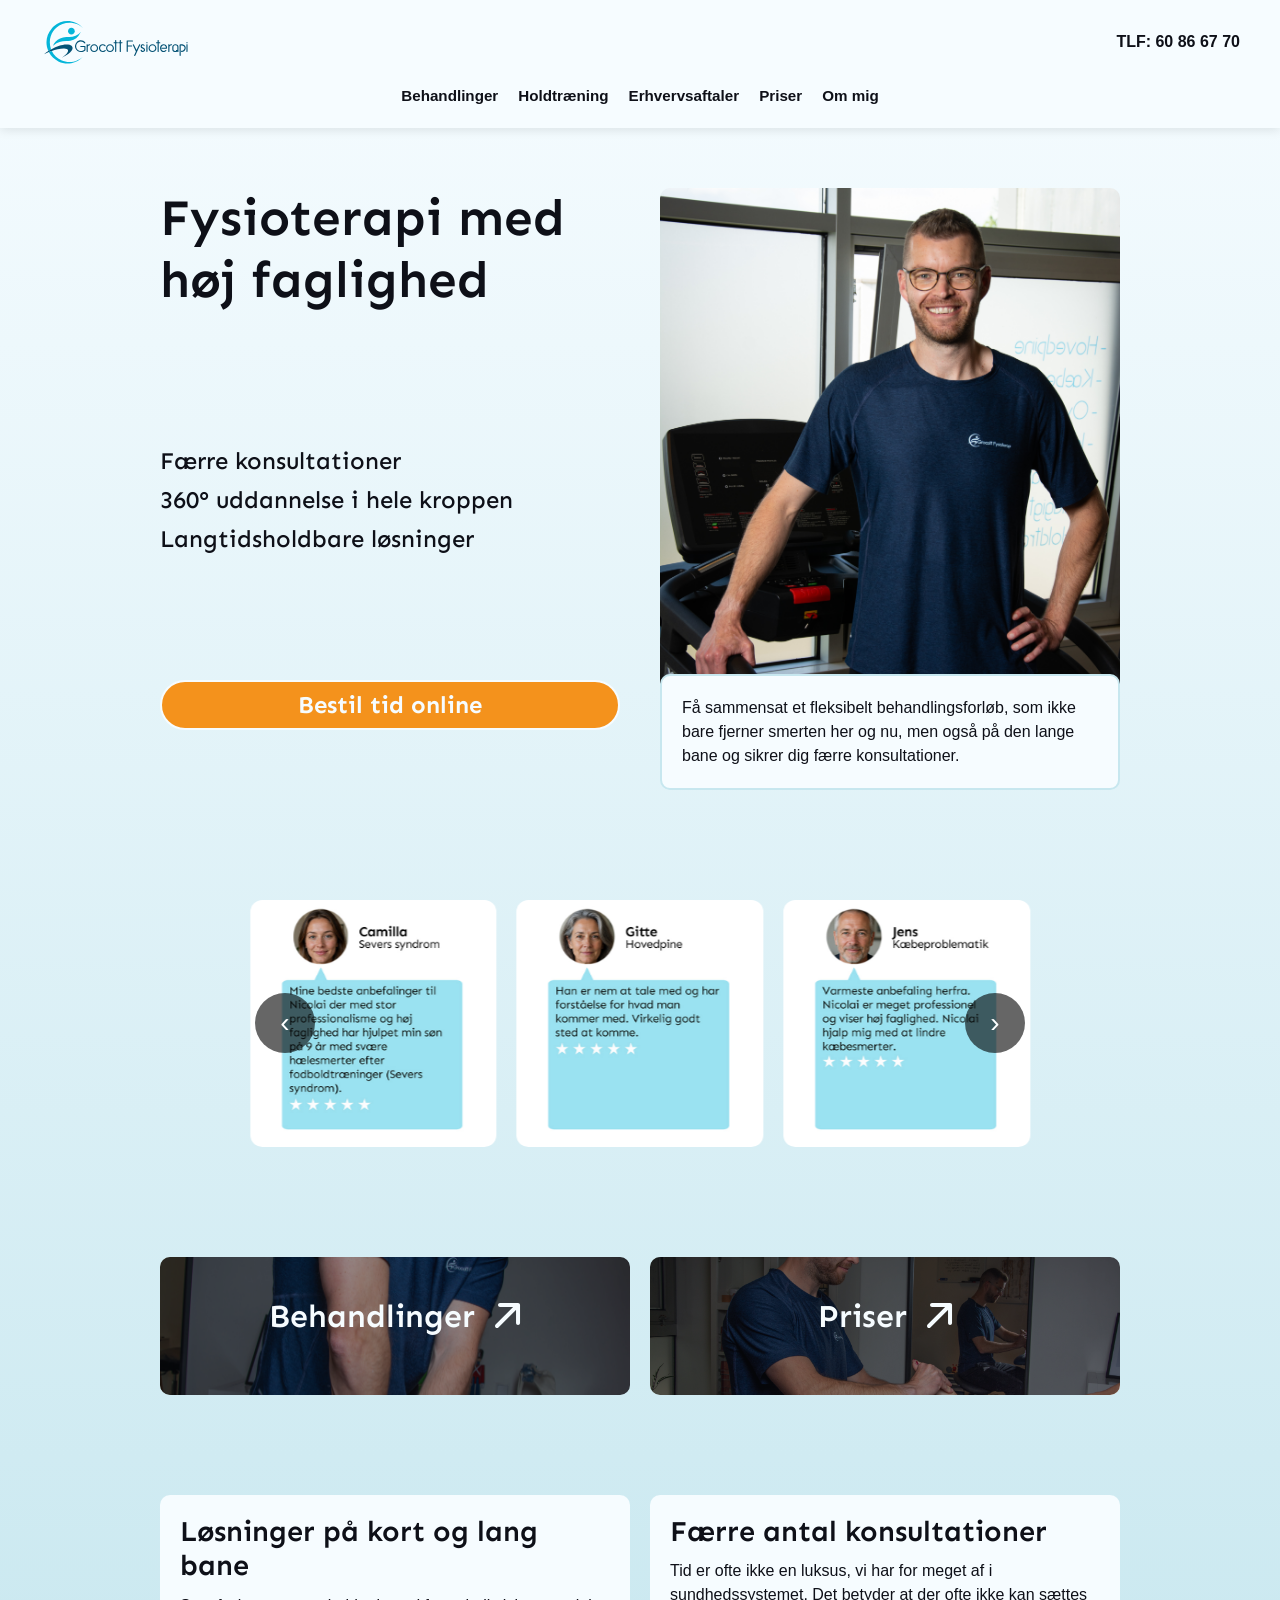
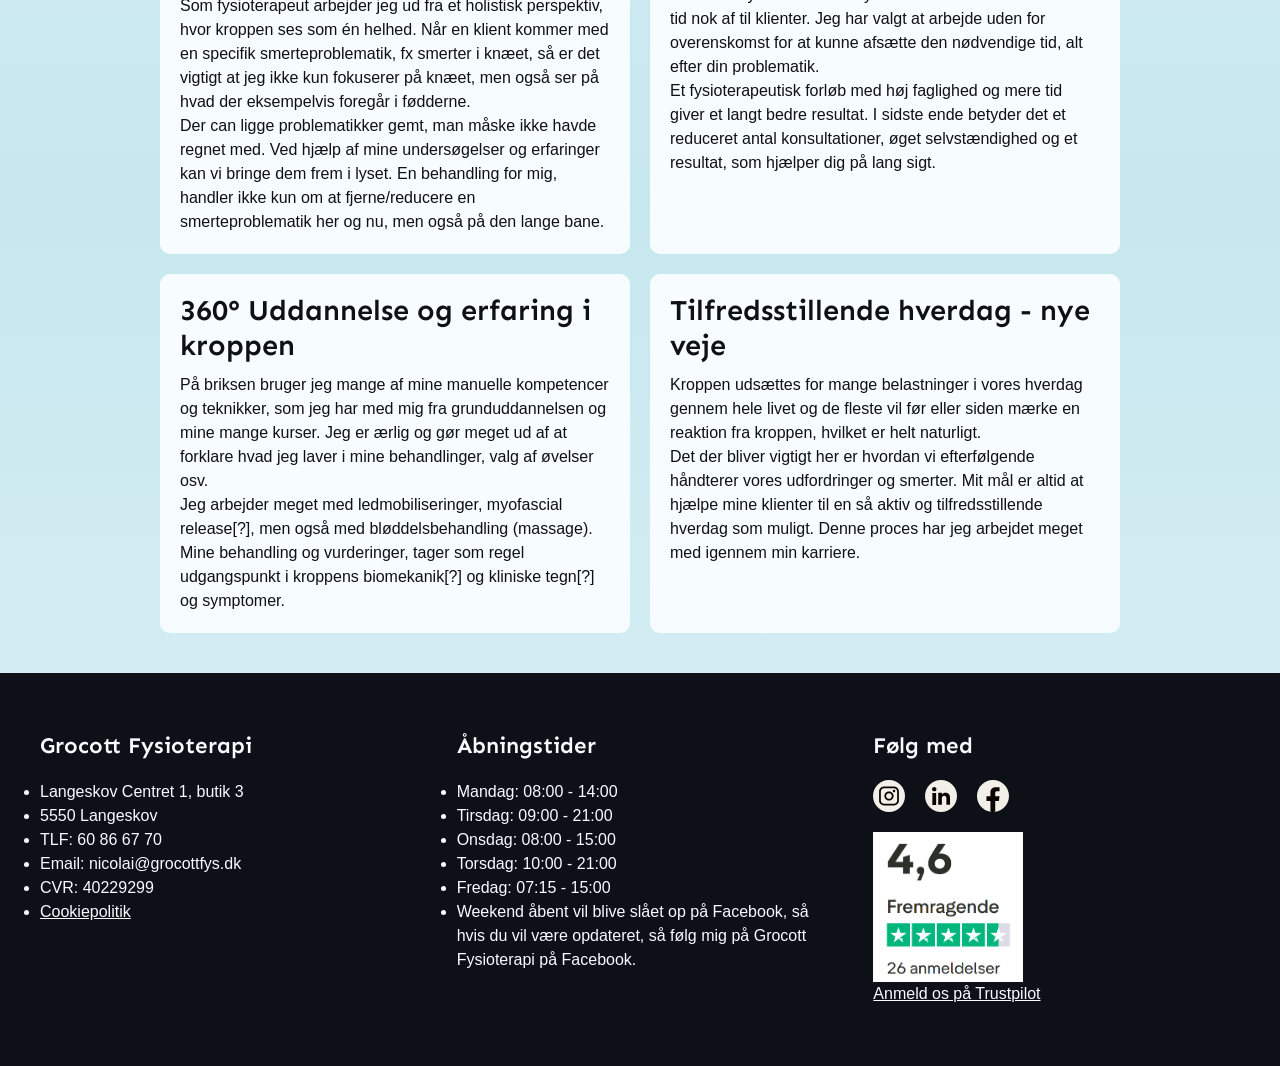
==== index.html @ 4dee6208 "webp" ====
<!DOCTYPE html>
<html lang="da">
<head>
    <meta charset="UTF-8">
    <meta name="viewport" content="width=device-width, initial-scale=1.0">
    <meta name="robots" content="noindex">
    <title>Fysioterapi med høj faglighed</title>
    <link rel="stylesheet" href="style.css">
    <script src="js/script.js" defer></script>
    <script src="js/burgermenu.js" defer></script>
    <script src="js/reviews.js" defer></script>
    <link rel="preconnect" href="https://fonts.googleapis.com">
    <link rel="preconnect" href="https://fonts.gstatic.com" crossorigin>
    <link href="https://fonts.googleapis.com/css2?family=Sen:wght@400..800&display=swap" rel="stylesheet">
</head>
<body class="page">

    <!-- Header (Går helt ud til kanten) -->
    <header class="header">
        
        <div class="header__logo">
            <a href="index.html" aria-label="Gå til forsiden">
                <img src="assets/logo.svg" alt="Fysioterapi Logo" class="header__logo-img">
            </a>
        </div>

        <nav class="header__nav">
            <ul class="header__menu">
                <li class="header__menu-item"><a href="behandlinger.html" class="header__menu-link">Behandlinger</a></li>
                <li class="header__menu-item"><a href="#behandlinger" class="header__menu-link">Holdtræning</a></li>
                <li class="header__menu-item"><a href="#erhvervsaftaler" class="header__menu-link">Erhvervsaftaler</a></li>
                <li class="header__menu-item"><a href="#priser" class="header__menu-link">Priser</a></li>
                <li class="header__menu-item"><a href="om-mig.html" class="header__menu-link">Om mig</a></li>
            </ul>
        </nav>

        <div class="header__contact">
            <a href="tel:+4560866770" class="header__phone">TLF: 60 86 67 70</a>
        </div>

        <button class="header__burger" aria-label="Åbn menu">
            <span class="header__burger-line"></span>
            <span class="header__burger-line"></span>
            <span class="header__burger-line"></span>
        </button>

    </header>

        <!-- Main indhold (Har 20px padding i siderne på mobil) -->
    <main class="main-content">
        
        <div class="hero-split">
            <!-- Hero Sektion -->
            <section class="hero">
                <h1 class="hero__title">Fysioterapi med høj faglighed</h1>
                <div class="hero__highlights">
                    <h3 class="hero__highlight-item">Færre konsultationer</h3>
                    <h3 class="hero__highlight-item">360° uddannelse i hele kroppen</h3>
                    <h3 class="hero__highlight-item">Langtidsholdbare løsninger</h3>
                </div>
                <a href="booking.html" class="btn btn--cta">Bestil tid online</a>
            </section>

            <!-- Profil Sektion med overlappende tekst -->
            <section class="profile">
                <img src="pictures/portraet1.webp" alt="Portræt af fysioterapeuten" class="profile__image">
                <div class="profile__text-box">
                    <p class="profile__text">Få sammensat et fleksibelt behandlingsforløb, som ikke bare fjerner smerten her og nu, men også på den lange bane og sikrer dig færre konsultationer.</p>
                </div>
            </section>
        </div>

        <!-- Anmeldelser -->
        <section class="reviews" id="reviews-carousel">
                <div class="carousel" id="carousel">

                <button class="carousel__button carousel__button--prev">‹</button>
                <button class="carousel__button carousel__button--next">›</button>

                <div class="carousel__viewport">
                <div class="carousel__track">

                        <div class="carousel__slide">
                            <img class="carousel__image" src="pictures/reviews1.jpg" alt="Profil billede">
                        </div>

                        <div class="carousel__slide">
                            <img class="carousel__image" src="pictures/reviews2.jpg" alt="Profil billede">
                        </div>

                        <div class="carousel__slide">
                            <img class="carousel__image" src="pictures/reviews3.jpg" alt="Profil billede">
                        </div>

                        <div class="carousel__slide">
                            <img class="carousel__image" src="pictures/reviews4.jpg" alt="Profil billede">
                        </div>

                        <div class="carousel__slide">
                            <img class="carousel__image" src="pictures/reviews5.jpg" alt="Profil billede">
                        </div>

                </div>
                </div>
                </div>
        </section>

        <!-- Store navigationsknapper med baggrundsbillede -->
        <section class="services-nav">
            <a href="behandlinger.html" class="services-nav__card services-nav__card--treatments">
                <!-- Billedet pakkes ind her -->
                <img src="pictures/ryg1.jpg" alt="" class="services-nav__image" aria-hidden="true">
                <!-- Overlay for at gøre teksten læsbar -->
                <div class="services-nav__overlay"></div>
                <h2 class="services-nav__title">Behandlinger <img src="assets/arrow-up.svg" alt="gå til behandlinger"> </h2>
            </a>

            <a href="#priser" class="services-nav__card services-nav__card--prices">
                <img src="pictures/fod1.jpg" alt="" class="services-nav__image" aria-hidden="true">
                <div class="services-nav__overlay"></div>
                <h2 class="services-nav__title">Priser <img src="assets/arrow-up.svg" alt="gå til priser"> </h2>
            </a>
        </section>

        <!-- Info bokse -->
        <section class="info">
            <div class="info__box">
                <h3 class="info__box-title">Løsninger på kort og lang bane</h3>
                <p class="info__box-text">
                    Som fysioterapeut arbejder jeg ud fra et holistisk perspektiv, hvor kroppen ses som én helhed. 
                    Når en klient kommer med en specifik smerteproblematik, fx smerter i knæet, så er det vigtigt at jeg ikke kun 
                    fokuserer på knæet, men også ser på hvad der eksempelvis foregår i fødderne. <br>Der can ligge problematikker gemt, 
                    man måske ikke havde regnet med. Ved hjælp af mine undersøgelser og erfaringer kan vi bringe dem frem i lyset. 
                    En behandling for mig, handler ikke kun om at fjerne/reducere en smerteproblematik her og nu, men også på den lange bane.

                </p>
            </div>
            <div class="info__box">
                <h3 class="info__box-title">Færre antal konsultationer</h3>
                <p class="info__box-text">
                    Tid er ofte ikke en luksus, vi har for meget af i sundhedssystemet. Det betyder at der ofte ikke kan sættes tid nok af til klienter. 
                    Jeg har valgt at arbejde uden for overenskomst for at kunne afsætte den nødvendige tid, alt efter din problematik. <br>  
                    Et fysioterapeutisk forløb med høj faglighed og mere tid giver et langt bedre resultat. 
                    I sidste ende betyder det et reduceret antal konsultationer, øget selvstændighed og et resultat, som hjælper dig på lang sigt.
                </p>
            </div>
            <div class="info__box">
                <h3 class="info__box-title">360° Uddannelse og erfaring i kroppen</h3>
                <p class="info__box-text">
                    På briksen bruger jeg mange af mine manuelle kompetencer og teknikker, som jeg har med mig fra grunduddannelsen og mine mange kurser. 
                    Jeg er ærlig og gør meget ud af at forklare hvad jeg laver i mine behandlinger, valg af øvelser osv. <br> 
                    Jeg arbejder meget med ledmobiliseringer, myofascial release[?], men også med bløddelsbehandling (massage). 
                    Mine behandling og vurderinger, tager som regel udgangspunkt i kroppens biomekanik[?] og kliniske tegn[?] og symptomer.
                </p>
            </div>
            <div class="info__box">
                <h3 class="info__box-title">Tilfredsstillende hverdag - nye veje</h3>
                <p class="info__box-text">
                    Kroppen udsættes for mange belastninger i vores hverdag gennem hele livet og de fleste vil før eller siden mærke en reaktion fra kroppen, hvilket er helt naturligt. <br>
                    Det der bliver vigtigt her er hvordan vi efterfølgende håndterer vores udfordringer og smerter. 
                    Mit mål er altid at hjælpe mine klienter til en så aktiv og tilfredsstillende hverdag som muligt.
                    Denne proces har jeg arbejdet meget med igennem min karriere.
                </p>
            </div>
        </section>

    </main>

    <!-- Footer (Går helt ud til kanten) -->
    <footer class="footer">
        <div class="footer__inner">   
            <!-- Kolonne 1: Kontaktinfo -->
            <div class="footer__col">
                <h4 class="footer__title">Grocott Fysioterapi</h4>
                <ul class="footer__text">
                    <li>Langeskov Centret 1, butik 3</li>
                    <li>5550 Langeskov</li>
                    <li>TLF: 60 86 67 70</li>
                    <li>Email: nicolai@grocottfys.dk</li>
                    <li>CVR: 40229299</li>
                    <li><a href="#" class="footer__link">Cookiepolitik</a></li>
                </ul>
            </div>

            <!-- Kolonne 2: Åbningstider -->
            <div class="footer__col">
                <h4 class="footer__title">Åbningstider</h4>
                <ul class="footer__text">
                    <li>Mandag: 08:00 - 14:00</li>
                    <li>Tirsdag: 09:00 - 21:00</li>
                    <li>Onsdag: 08:00 - 15:00</li>
                    <li>Torsdag: 10:00 - 21:00</li>
                    <li>Fredag: 07:15 - 15:00</li>
                    <li class="footer__note">Weekend åbent vil blive slået op på Facebook, så hvis du vil være opdateret, så følg mig på Grocott Fysioterapi på Facebook.</li>
                </ul>
            </div>

            <!-- Kolonne 3: Sociale Medier & Trustpilot -->
            <div class="footer__col">
                <h4 class="footer__title">Følg med</h4>
                    
                <div class="footer__socials">
                    <a href="#"><img src="assets/instagram.svg" alt="Instagram logo" class="footer__logo"></a>
                    <a href="#"><img src="assets/linkedin.svg" alt="LinkedIn logo" class="footer__logo"></a>
                    <a href="#"><img src="assets/facebook.svg" alt="Facebook logo" class="footer__logo"></a>
                </div>

                <!-- Trustpilot Mockup -->
                <div class="footer__trustpilot">
                    <a href="https://dk.trustpilot.com/review/www.grocottfys.dk" target="_blank" class="trustpilot-link">
                        <!-- Her kan du indsætte et billede af Trustpilot stjerner til prototypen -->
                        <img src="pictures/trustpilot.png" alt="Trustpilot 5 stjerner" class="trustpilot-img">
                        <span class="trustpilot-text">Anmeld os på Trustpilot</span>
                    </a>
                </div>
            </div>
         </div>
    </footer>

</body>
</html>
---- style.css ----
/* =========================================
   CSS Variabler & Reset
   ========================================= */
:root {
    --color-bg-light: #F6FCFF;
    --color-text-main: #0E1018;
    --color-primary: #80C9D8;
    --color-secondary: #C7E7EF;
    --color-cta: #F4921C;
}

* {
    box-sizing: border-box;
    margin: 0;
    padding: 0;
}

body {
    display: flex;
    flex-direction: column;
    font-family: Verdana, sans-serif;
    color: var(--color-text-main);
    line-height: 1.5;
    min-height: 100vh;
    margin: 0;
    max-width: 100vw;
    overflow-x: clip;

    background-image: repeating-linear-gradient(
        to bottom,
        var(--color-bg-light) 0px,
        var(--color-secondary) 1800px,
        var(--color-bg-light) 3600px
    );
}

img {
    max-width: 100%;
    display: block;
}

/* =========================================
   Typografi (Faste størrelser på mobil)
   ========================================= */
h1, h2, h3, h4 {
    font-family: "Sen", sans-serif;
    font-optical-sizing: auto;
    font-weight: 600;
    font-style: normal;
    line-height: 1.2;
    margin-bottom: 20px;
}

h1 { font-size: 2.2rem; }
h2 { font-size: 1.8rem; }
h3 { font-size: 1.4rem; }
h4 { font-size: 1.2rem; }

/* =========================================
   Global Spacing (Afstand mellem sektioner)
   ========================================= */
/* Fælles standard-afstand i bunden af alle store sektioner på mobil (60px) */
.hero, 
.profile, 
.profile-row, 
.reviews, 
.services-nav, 
.info, 
.edu-carousel, 
.conditions, 
.booking-layout {
    margin-bottom: 60px;
}

/* =========================================
   Layout & Container (Mobile First)
   ========================================= */
.main-content {
    flex-grow: 1; 
    
    /* DISSE TO LINJER LØSER PROBLEMET: */
    width: 100%;       /* Tvinger kassen til at holde sig til skærmens bredde */
    min-width: 0;      /* Forhindrer karrusellen i at sprænge kassen indefra */
    
    padding: 0 20px;
    max-width: 1000px; 
    margin: 0 auto;    
}

/* =========================================
   Header & Sticky (Mobile-First)
   ========================================= */
.header {
    background-color: var(--color-bg-light); 
    padding: 15px 20px;
    position: sticky;
    top: 0;
    z-index: 100; 
    box-shadow: 0 2px 10px rgba(0,0,0,0.1);
    display: flex;
    flex-wrap: wrap; 
    justify-content: space-between;
    align-items: center;
    width: 100%;
    box-sizing: border-box;
}

.header__logo-img { max-width: 150px; }
.header__nav { display: none; }

.header__contact {
    width: 100%;
    text-align: center;
    order: 3; 
    margin-top: 15px;
}

.header__phone {
    color: var(--color-text-main);
    text-decoration: none;
    font-weight: bold;
}

.header__burger {
    background: none;
    border: none;
    display: flex;
    flex-direction: column;
    gap: 5px;
    cursor: pointer;
    order: 2; 
    transition: transform 0.3s ease;
}

.header__burger-line {
    width: 30px;
    height: 3px;
    background-color: var(--color-text-main);
}
.header__nav.is-open {
    display: block;
    width: 100%;
    order: 4; /* Sørger for, at den falder under logo og tlf */
    margin-top: 20px;
    background-color: var(--color-bg-light); /* Matcher headerens baggrund */
    border-top: 1px solid var(--color-secondary); /* En fin diskret skillelinje */
    padding-top: 10px;
}

.header__nav.is-open .header__menu {
    display: flex;
    flex-direction: column;
    align-items: center; /* Centrerer teksten på mobilen */
    gap: 15px; /* Afstand mellem hvert menupunkt */
    list-style: none;
    padding: 15px 0;
}

.header__nav.is-open .header__menu-link {
    font-family: "Sen", sans-serif; /* Matcher dine overskrifter og knapper */
    color: var(--color-text-main);
    text-decoration: none;
    font-weight: 600;
    font-size: 1.2rem; /* Gør dem nemme at ramme med en finger */
    transition: color 0.2s ease;
    width: 100%;
    text-align: center;
    padding: 5px 0;
}

/* Giver feedback, hvis man holder fingeren nede/hover på mobilen */
.header__nav.is-open .header__menu-link:active,
.header__nav.is-open .header__menu-link:hover {
    color: var(--color-cta); /* Skifter til din orange CTA-farve */
}

.header__burger.is-open { opacity: 0.7; }

/* Vi bruger css-transitions til at lave de 3 linjer om til et flot kryds */
.header__burger.is-open .header__burger-line:nth-child(1) {
    transform: translateY(8px) rotate(45deg);
    transition: transform 0.3s ease;
}

.header__burger.is-open .header__burger-line:nth-child(2) {
    opacity: 0; /* Skjuler den midterste linje */
    transition: opacity 0.2s ease;
}

.header__burger.is-open .header__burger-line:nth-child(3) {
    transform: translateY(-8px) rotate(-45deg);
    transition: transform 0.3s ease;
}

/* =========================================
   Hero Sektion
   ========================================= */
.hero {
    margin-top: 40px;
    text-align: left;
}

.hero__highlights { margin-bottom: 30px; }

.hero__highlight-item {
    font-size: 1.1rem;
    margin-bottom: 10px;
    font-weight: 500;
}

.hero--treatment {
    position: relative; 
    width: 100%;
    aspect-ratio: 3 / 2;
    max-height: 600px;
    overflow: hidden; 
    border-radius: 10px;
    margin: 25px 0;
}

.hero--treatment__image {
    width: 100%;
    height: 100%;
    object-fit: cover; 
    object-position: center 30%;
    position: absolute;
    top: 0;
    left: 0;
    z-index: 1; 
}

.hero--treatment__title-box {
    position: absolute;
    bottom: 20px;
    left: 50%;
    transform: translateX(-50%);
    width: calc(100% - 40px);
    background-color: rgb(from var(--color-primary) r g b / 80%);
    border-radius: 10px;
    padding: 20px; 
    z-index: 2; 
}

.hero--treatment__title {
    color: var(--color-text-main);
    margin: 0;
}

/* =========================================
   Knapper (Buttons)
   ========================================= */
.btn {
    display: inline-block;
    padding: 5px 10px;
    text-decoration: none;
    font-weight: bold;
    border-radius: 40px;
    text-align: center;
    font-size: 1.5rem;
    font-family: "Sen", sans-serif;
}

.btn--cta {
    background-color: var(--color-cta);
    color: var(--color-bg-light); 
    width: 216px;
    border: 2px solid var(--color-bg-light);
}

.hero__cta {
    display: inline-block; 
    margin-top: 30px;      
}

.info__box-cta {
    display: block;      
    width: 100%; 
    margin: 25px auto 5px auto; 
}

.btn--treatment {
    width: 100%;
    padding: 10px 20px;
    background-color: var(--color-bg-light);
    color: var(--color-text-main);
    margin-top: 15px;
    font-size: 0.9rem;
    font-weight: 500;
}

/* =========================================
   Profil & Rækker
   ========================================= */
.profile-row {
    display: flex;
    flex-direction: column;
    gap: 30px;
}

.profile {
    display: flex;
    flex-direction: column;
    align-items: center;
}

.profile__image {
    width: 100%;
    aspect-ratio: 1 / 1;
    object-fit: cover;
    border-radius: 10px;
}

.profile__text-box {
    background-color: var(--color-bg-light);
    border: 2px solid var(--color-secondary);
    padding: 20px;
    width: 85%; 
    margin-top: -40px; 
    position: relative; 
    z-index: 2; 
    border-radius: 10px;
}

.treatment__image {
    width: 100%;
    height: 100%;
    max-height: 350px; 
    object-fit: cover; 
    border-radius: 10px; 
}

/* =========================================
   Info Bokse
   ========================================= */
.info {
    display: flex;
    flex-direction: column;
    gap: 20px;
}

.info__box {
    background-color: var(--color-bg-light);
    padding: 20px;
    border-radius: 10px;
}

.info__box--dark { background-color: var(--color-primary); }
.info__box-title { margin-bottom: 10px; }
.info__box-list { padding-left: 20px; list-style: disc; }

/* =========================================
   Karrusel / Reviews
   ========================================= */
.reviews {
    margin-left: -20px;
    margin-right: -20px;
    overflow-x: auto;
    scrollbar-width: none; 
    scroll-snap-type: x mandatory;
}

.reviews::-webkit-scrollbar { display: none; }

.reviews__track {
    display: flex;
    gap: 15px; 
    padding: 0 10vw; 
}

.reviews__item {
    flex: 0 0 70vw; 
    background-color: var(--color-primary);
    padding: 30px 20px;
    border-radius: 10px;
    scroll-snap-align: center; 
}

.reviews__text {
    font-style: italic;
    text-align: left;
}

/* =========================================
   Uddannelses Karrusel (edu-carousel)
   ========================================= */
.edu-carousel {
    margin-left: -20px;
    margin-right: -20px;
    overflow-x: auto;
    scrollbar-width: none;
    scroll-snap-type: x mandatory;
}

.edu-carousel::-webkit-scrollbar { display: none; }

.edu-carousel__track {
    display: flex;
    gap: 20px;
    padding: 20px 10vw; 
}

.edu-carousel__item {
    flex: 0 0 70vw; 
    background-color: var(--color-primary);
    border-radius: 10px; 
    display: flex;
    flex-direction: column;
    min-height: 350px; 
    scroll-snap-align: center;
    overflow: hidden;
}

.edu-carousel__label {
    font-size: 1.6rem;
    font-weight: 600;
    margin-bottom: 15px;
}

.edu-carousel__content {
    font-size: 1.2rem;
    line-height: 1.4;
}

.edu-carousel__top {
    padding: 30px;
    flex-grow: 1;
}

.edu-carousel__bottom {
    background-color: var(--color-secondary);
    padding: 30px;
}

/* =========================================
   Services Navigation (Cards med Parallax)
   ========================================= */
.services-nav {
    display: flex;
    flex-direction: column;
    gap: 20px; 
}

.services-nav__card {
    width: 100%;
    display: flex;
    align-items: center;
    justify-content: center;
    text-decoration: none;
    border-radius: 10px;
    position: relative; 
    overflow: hidden; 
    padding: 40px;
}

.services-nav__overlay {
    position: absolute;
    inset: 0;
    background: rgba(14, 16, 24, 0.4);
    border-radius: 10px;
    z-index: 1; 
}

.services-nav__image {
    position: absolute;
    top: -20%; 
    left: 0;
    width: 100%;
    height: 140%; 
    object-fit: cover;
    z-index: 0; 
    will-change: transform; 
}

.services-nav__title {
    display: flex;
    flex-direction: row;
    align-items: center;
    gap: 20px;
    color: var(--color-bg-light);
    position: relative;
    z-index: 2; 
    font-size: 2rem;
}

/* =========================================
   Symptomer & Årsager (Conditions)
   ========================================= */
.conditions__toggle-switch {
    display: flex;
    background-color: var(--color-text-main);
    border-radius: 50px; 
    padding: 5px;
    margin-bottom: 20px;
    position: relative;
    z-index: 10;
}

.conditions__toggle-btn {
    flex: 1; 
    padding: 12px 20px;
    border: none;
    background: transparent;
    border-radius: 50px; 
    font-weight: bold;
    font-size: 1rem;
    color: var(--color-bg-light);
    cursor: pointer;
    transition: background-color 0.3s ease;
}

.conditions__toggle-btn--active {
    background-color: var(--color-bg-light);
    color: var(--color-text-main);
}

.conditions__box {
    display: none; 
    background-color: var(--color-bg-light); 
    border-radius: 10px;
    padding: 50px 25px 25px 25px;
    margin-top: -40px;
    position: relative;
    z-index: 1;
}

.conditions__box.conditions__box--active { display: block; }

.conditions__box-title { display: none; }

.conditions__list { padding-left: 20px; list-style-type: disc; }
.conditions__list-item { margin-bottom: 10px; }

/* =========================================
   Accordions
   ========================================= */
.accordion {
    display: flex;
    flex-direction: column;
    padding: 2rem 1rem;
    width: 100%;
    gap: 1rem;
}

.accordion-item {
    overflow: hidden;
    border-radius: 10px;
    background-color: var(--color-primary);
}

.accordion-header {
    position: relative;
    width: 100%;
    height: 90px;
    border: none;
    cursor: pointer;
    overflow: hidden;
    padding: 0;
    background: none;
}

.accordion-header::after {
    content: "";
    position: absolute;
    inset: 0;
    z-index: 1;
}

.accordion-image {
    width: 100%;
    height: 100%;
    object-fit: cover;
    display: block;
}

.accordion-title {
    position: absolute;
    bottom: 10px;
    left: 10px;
    right: 10px; /* NYT: Sørger for at kassen aldrig kan blive bredere end billedet */
    font-weight: bold;
    z-index: 2;
    text-align: left;
}

.accordion-title h2 {
    font-size: 1.5rem; 
    margin-bottom: 0; 
    
    /* Din gennemsigtige farve */
    background-color: rgb(from var(--color-text-main) r g b / 60%);
    color: var(--color-bg-light);
    
    /* MAGIEN: Tvinger baggrunden til at kramme teksten stramt per linje */
    display: inline; 
    
    padding: 5px 15px; /* Giver god luft i enderne af ordene */
    border-radius: 10px;
    line-height: 1.6; /* Giver plads til, at baggrundskasserne ikke lapper over hinanden på to linjer */
    
    /* EKSTRA MAGI: Sørger for at runde hjørner og padding tegnes flot på BEGGE linjer, hvis titlen knækker */
    -webkit-box-decoration-break: clone;
    box-decoration-break: clone;
}

.accordion-content {
    max-height: 0;
    overflow: hidden;
    transition: max-height 0.35s ease;
    background-color: var(--color-primary);
}

.accordion-content-inner {
    padding: 1rem;
    color: var(--color-bg-light);
}

/* =========================================
   Booking Layout
   ========================================= */
.booking-layout {
    width: calc(100% - 40px);
    max-width: 1000px; 
    margin: 40px auto 60px auto; 
    display: flex;
    flex-direction: column;
    background-color: var(--color-secondary);
    border: 2px solid var(--color-bg-light);
    border-radius: 10px;
    padding: 30px 20px;
}

.booking-progress {
    background-color: transparent;
    border: none;
    border-radius: 0;
    padding: 0 0 30px 0;
    margin-bottom: 30px;
    width: 100%;
}

.booking-progress__list {
    display: flex;
    justify-content: space-between;
    list-style: none;
    position: relative;
}

.booking-progress__list::before {
    content: '';
    position: absolute;
    top: 12px; 
    left: 0; right: 0;
    height: 2px;
    background-color: var(--color-text-main);
    z-index: 1;
}

.booking-progress__step {
    display: flex;
    flex-direction: column;
    align-items: center;
    gap: 5px;
    z-index: 2; 
    flex: 1; 
}

.booking-progress__circle {
    width: 24px;  
    height: 24px;
    background-color: var(--color-bg-light);
    border: 2px solid var(--color-text-main);
    border-radius: 50%;
    color: transparent;
    font-size: 0;
    display: grid;
    place-content: center;
    transition: border-color 0.3s ease;
}

.booking-progress__circle::before {
    content: "";
    width: 12px;
    height: 12px;
    border-radius: 50%;
    background-color: var(--color-cta);
    transform: scale(0);
    transition: transform 0.3s cubic-bezier(0.175, 0.885, 0.32, 1.275); 
}

.booking-progress__step--active .booking-progress__circle { border-color: var(--color-cta); }
.booking-progress__step--active .booking-progress__circle::before { transform: scale(1); }
.booking-progress__text { display: none; }

.booking-content {
    background-color: transparent;
    border: none;
    padding: 0;
    width: 100%;
}

.booking-step { display: none; }
.booking-step--active { display: block; }

.treatment-card {
    border: 2px solid var(--color-primary);
    background-color: var(--color-bg-light);
    border-radius: 10px;
    padding: 10px;
    margin-bottom: 15px;
    cursor: pointer;
    transition: background-color 0.2s;
    display: grid;
    grid-template-columns: 1fr auto; 
    gap: 10px;
    font-family: "Sen", sans-serif;
    font-weight: 600;
    font-size: 1rem;
}

.treatment-card:hover, .treatment-card--selected { background-color: var(--color-secondary); }
.treatment-card__title { grid-column: 1 / -1; }
.treatment-card__time { font-weight: 400; }
.treatment-card__price { font-weight: 400; text-align: right; }

.booking-input {
    width: 100%;
    padding: 15px;
    margin-bottom: 15px;
    border: 1px solid var(--color-secondary);
    border-radius: 5px;
    font-family: inherit;
}

.booking-times {
    display: grid;
    grid-template-columns: repeat(auto-fit, minmax(80px, 1fr));
    gap: 20px;
}

.booking-time-btn {
    border: none;
    background-color: var(--color-bg-light);
    border-radius: 10px;
    cursor: pointer;
    height: 21px;
    width: 67px;
}

.booking-time-btn:hover, .booking-time-btn--selected { background-color: var(--color-primary); }

.booking-accordion {
    margin-bottom: 10px;
    border: 1px solid var(--color-primary);
    border-radius: 10px;
    overflow: hidden;
}

.booking-accordion__header {
    width: 100%;
    padding: 15px;
    background-color: var(--color-primary);
    border: none;
    text-align: left;
    font-weight: bold;
    cursor: pointer;
}

.booking-accordion__content {
    display: none; 
    padding: 20px;
    background-color: var(--color-primary);
}

.booking-accordion__content--active { display: block; }
.booking-guest { text-align: center; margin-top: 30px; }

.booking-auth-btn {
    padding: 15px;
    background-color: var(--color-bg-light);
    color: var(--color-text-main);
    border: none;
    border-radius: 10px;
    cursor: pointer;
    width: 100%;
}

.booking-question__radios {
    display: flex;
    gap: 25px; 
    margin-top: 15px;
    margin-bottom: 30px;
}

.booking-radio {
    display: flex;
    align-items: center; 
    gap: 8px; 
    cursor: pointer; 
    font-size: 1rem;
}

.booking-radio__input {
    appearance: none; 
    -webkit-appearance: none; 
    width: 30px;
    height: 30px;
    border: 2px solid var(--color-secondary); 
    border-radius: 50%; 
    background-color: var(--color-bg-light); 
    display: grid;
    place-content: center;
    cursor: pointer;
    transition: all 0.2s ease;
}

.booking-radio__input::before {
    content: ""; 
    width: 20px; 
    height: 20px;
    border-radius: 50%;
    background-color: var(--color-cta); 
    transform: scale(0);
    transition: transform 0.2s cubic-bezier(0.175, 0.885, 0.32, 1.275); 
}

.booking-radio__input:checked { border-color: var(--color-cta); }
.booking-radio__input:checked::before { transform: scale(1); }

.booking-nav {
    display: flex;
    justify-content: space-between;
    margin-top: 40px;
    border-top: 2px solid var(--color-secondary);
    padding-top: 20px;
}

.booking-nav__btn {
    padding: 10px 20px;
    width: 100px;
    background-color: var(--color-cta);
    color: var(--color-bg-light);
    border: none;
    border-radius: 10px;
    cursor: pointer;
}

.booking-nav__btn--prev {
    background-color: var(--color-bg-light);
    color: var(--color-text-main);
    margin-right: 20px;
}

/* =========================================
   Base Carousel
   ========================================= */
.carousel {
    width: 100%;
    max-width: 800px;
    margin: 0 auto;
    position: relative;
    overflow: hidden;
}

.carousel__viewport { overflow: hidden; }

.carousel__track {
    display: flex;
    transition: transform 0.5s ease;
    will-change: transform;
}

.carousel__slide {
    flex: 0 0 80%;
    box-sizing: border-box;
    padding: 10px;
}

.carousel__image {
    width: 100%;
    aspect-ratio: 1 / 1;
    object-fit: cover;
    display: block;
    border-radius: 12px;
    background: #eee;
}

.carousel__button { display: none; }

/* =========================================
   Footer Basis (Mørk boks)
   ========================================= */
.footer {
    background-color: var(--color-text-main); 
    color: var(--color-bg-light); 
    width: 100%;
    box-sizing: border-box;
    margin-top: 40px;
    padding: 40px 20px; 
}

.footer__inner {
    display: flex; 
    flex-direction: column;
    gap: 40px;
    margin: 20px
}

.footer__text a,
.trustpilot-link,
.trustpilot-text {
    color: var(--color-bg-light);
}

.footer__socials {
    display: flex;
    flex-direction: row; 
    gap: 20px; 
    margin: 20px 0; 
}

.footer__logo {
    width: 32px;
    height: 32px;
    filter: invert(1); 
    transition: transform 0.2s ease;
}

.footer__logo:hover { transform: translateY(-3px); }
.footer__trustpilot { margin-top: 10px; }
.trustpilot-img { max-width: 150px; }


/* =========================================
   Media Queries (Desktop)
   ========================================= */
@media (min-width: 768px) {
    
    /* Typografi (Desktop Størrelser) */
    h1 { font-size: 3.2rem; }
    h2 { font-size: 2.6rem; }
    h3 { font-size: 1.8rem; }
    h4 { font-size: 1.4rem; }

    /* Fælles standard-afstand i bunden af store sektioner på desktop (100px) */
    .hero, 
    .profile, 
    .profile-row, 
    .reviews, 
    .services-nav, 
    .info, 
    .edu-carousel, 
    .conditions, 
    .booking-layout {
        margin-bottom: 100px;
    }

    /* Header */
    .header {
        flex-wrap: wrap; 
        padding: 20px 40px;
    }
    .header__burger { display: none; }
    .header__logo { order: 1; }
    
    .header__contact {
        order: 2;
        width: auto;
        margin-top: 0;
    }
    
    .header__nav {
        display: block;
        order: 3; 
        width: 100%; 
        margin-top: 20px; 
    }
    
    .header__menu {
        display: flex;
        justify-content: center; 
        gap: 20px; 
        list-style: none;
    }
    
    .header__menu-link {
        color: var(--color-text-main);
        text-decoration: none;
        font-weight: bold;
        font-size: 0.95rem; 
        transition: color 0.2s ease;
    }
    
    .header__menu-link:hover { color: var(--color-cta); }
    
    /* Knapper */
    .btn--cta { width: auto; min-width: 240px; }
    .info__box-cta { width: 300px; }
    
    .btn--treatment {
        width: 200px;
        padding: 5px 5px;
    }

    /* Boks Layouts (Grid) */
    .services-nav { flex-direction: row; }
    .services-nav__card { flex: 1; }
    
    .info {
        display: grid;
        grid-template-columns: repeat(2, 1fr); 
        margin-bottom: 0; /* Overrides global spacing inside wrapper */
    }
    
    .info__box--wide { grid-column: 1 / -1; }

    /* Hero Split & Elementer */
    .hero-split {
        display: grid;
        grid-template-columns: 1fr 1fr; 
        gap: 40px; 
        align-items: center; 
        margin-top: 60px; 
        margin-bottom: 100px;
    }
    
    .hero {
        margin: 0; 
        display: flex;
        flex-direction: column;
        height: 100%; 
        padding-bottom: 60px;
    }
    
    .hero__highlights {
        margin-top: auto;
        margin-bottom: auto;
    }
    
    .hero__highlight-item { font-size: 1.5rem; }
    
    .hero--treatment {
        width: 100%;
        height: 40vh;
    }
    
    .hero--treatment__image { 
        object-position: center 22%; 
    }

    /* Profil elementer */
    .profile { margin: 0; }
    .profile__image {
        aspect-ratio: 7 / 8; 
        width: 100%;
    }
    .profile__text-box { width: 100%; }

    .profile-row {
        display: grid;
        grid-template-columns: 1fr 1fr; 
        align-items: stretch; 
        gap: 50px; 
    }

    .profile-row .info {
        display: flex;
        flex-direction: column;
        justify-content: center; 
        gap: 30px;
        margin-bottom: 0; 
    }

    .treatment__image { max-height: 600px; }
    .profile-row--reverse .treatment { order: 2; }
    .profile-row--reverse .info { order: 1; }

    /* Karruseller */
    .edu-carousel__item { flex: 0 0 350px; }
    .edu-carousel__track {
        padding: 40px 20px; 
        justify-content: flex-start;
    }

    /* Conditions */
    .conditions__toggle-switch { display: none; }
    
    .conditions__grid {
        display: grid;
        grid-template-columns: 1fr 1fr;
        gap: 30px; 
    }
    
    .conditions__box, 
    .conditions__box.conditions__box--active {
        display: block; 
        margin-top: 20px;
        padding: 30px;
    }
    
    .conditions__box-title { display: block; }

    /* Booking Layout */
    .booking-layout {
        flex-direction: row; 
        align-items: flex-start; 
        background-color: transparent;
        border: none;
        padding: 0;
        gap: 30px; 
    }

    .booking-progress {
        flex: 0 0 250px; 
        background-color: var(--color-bg-light);
        border: 2px solid var(--color-secondary);
        border-radius: 10px;
        padding: 30px;
        margin-bottom: 0; 
    }

    .booking-content {
        flex-grow: 1; 
        background-color: var(--color-secondary);
        border: 2px solid var(--color-secondary);
        border-radius: 10px;
        padding: 40px;
    }

    .booking-progress__list {
        flex-direction: column;
        gap: 30px;
    }

    .booking-progress__list::before {
        top: 0;
        bottom: 0;
        left: 11px; 
        width: 2px;
        height: auto;
    }

    .booking-progress__step { flex-direction: row; }
    .booking-progress__text {
        display: block; 
        font-family: "Sen", sans-serif;
        font-weight: 500;
    }

    .booking-auth-btn { max-width: 200px; }

    /* Footer */
    .footer__inner {
        display: grid;
        grid-template-columns: repeat(3, 1fr); 
        gap: 50px; 
    }

    /* Desktop Carousel Navigation */
    .carousel__slide { flex: 0 0 33.333%; }
    
    .carousel__button {
        display: flex;
        position: absolute;
        top: 50%;
        transform: translateY(-50%);
        width: 60px;
        height: 60px;
        border-radius: 50%;
        border: none;
        background: rgba(0,0,0,0.6);
        color: white;
        font-size: 28px;
        cursor: pointer;
        z-index: 10;
        align-items: center;
        justify-content: center;
    }
    
    .carousel__button--prev { left: 15px; }
    .carousel__button--next { right: 15px; }
}
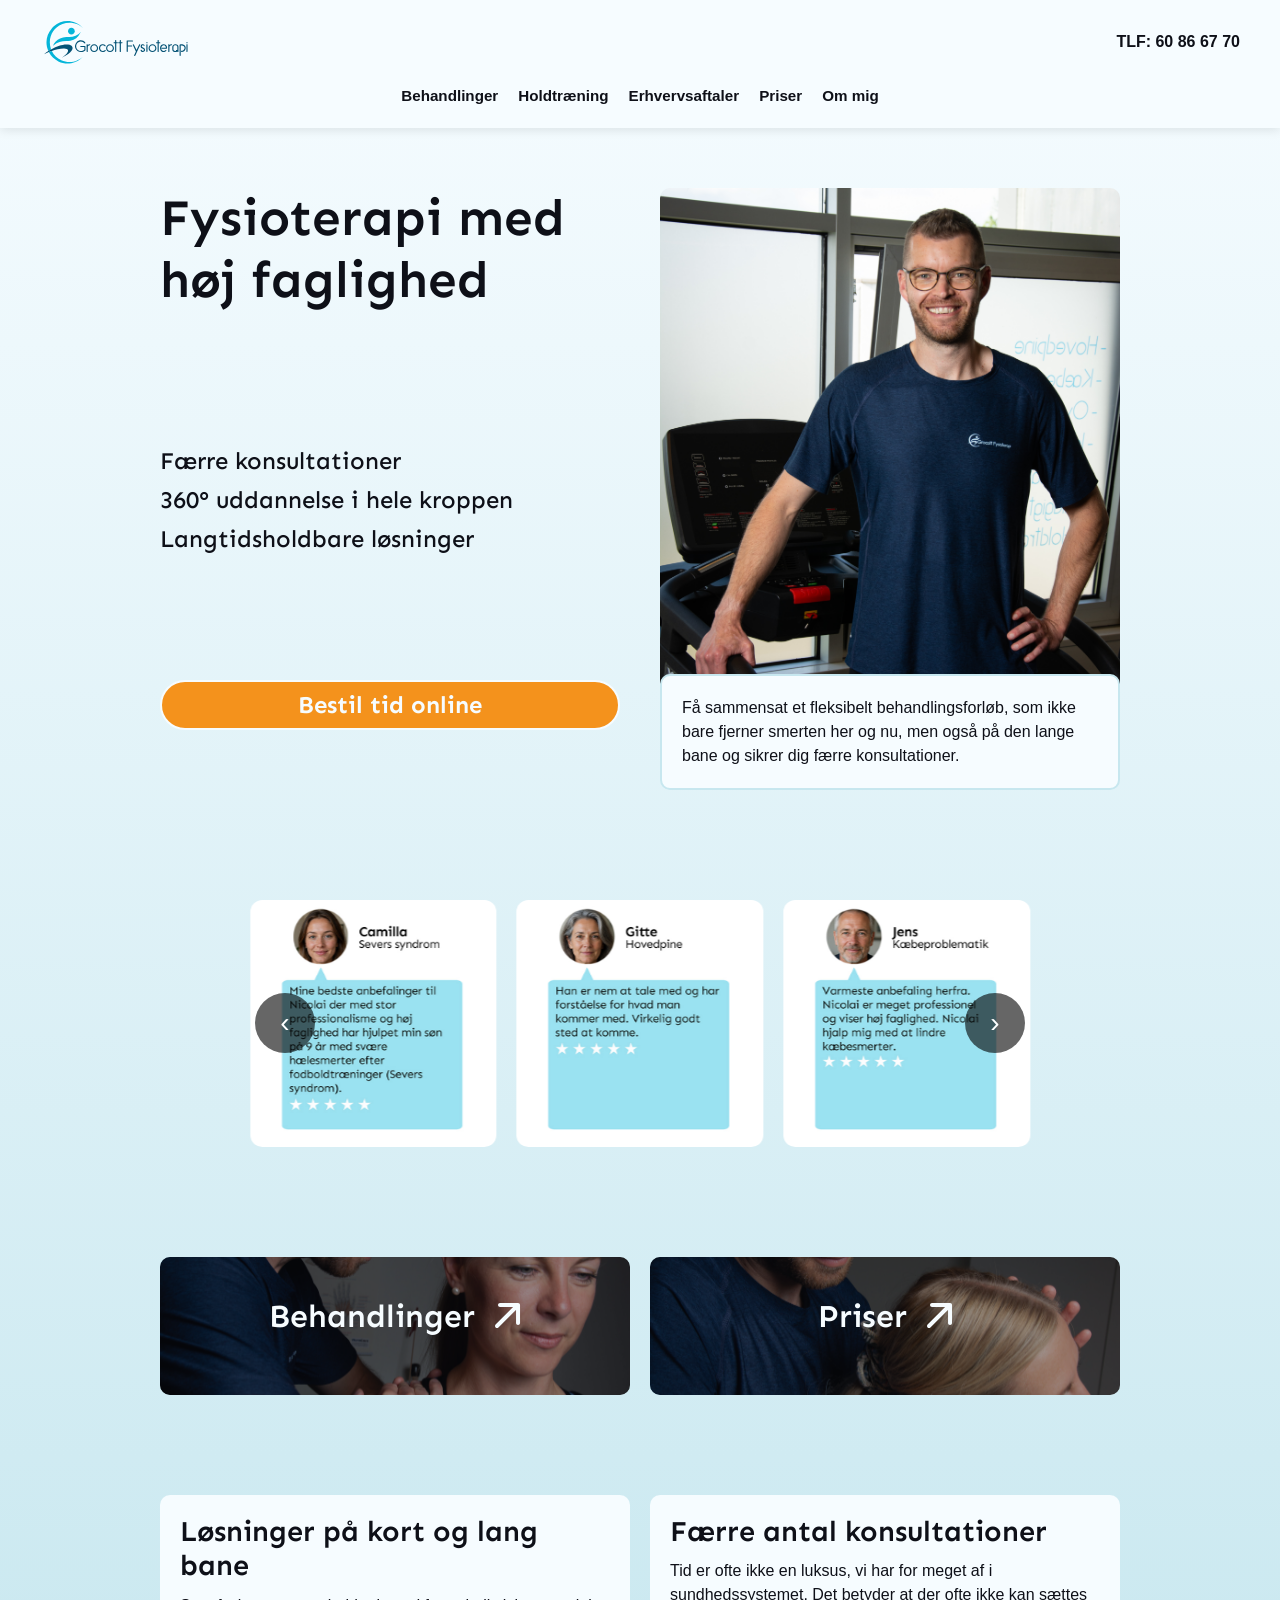
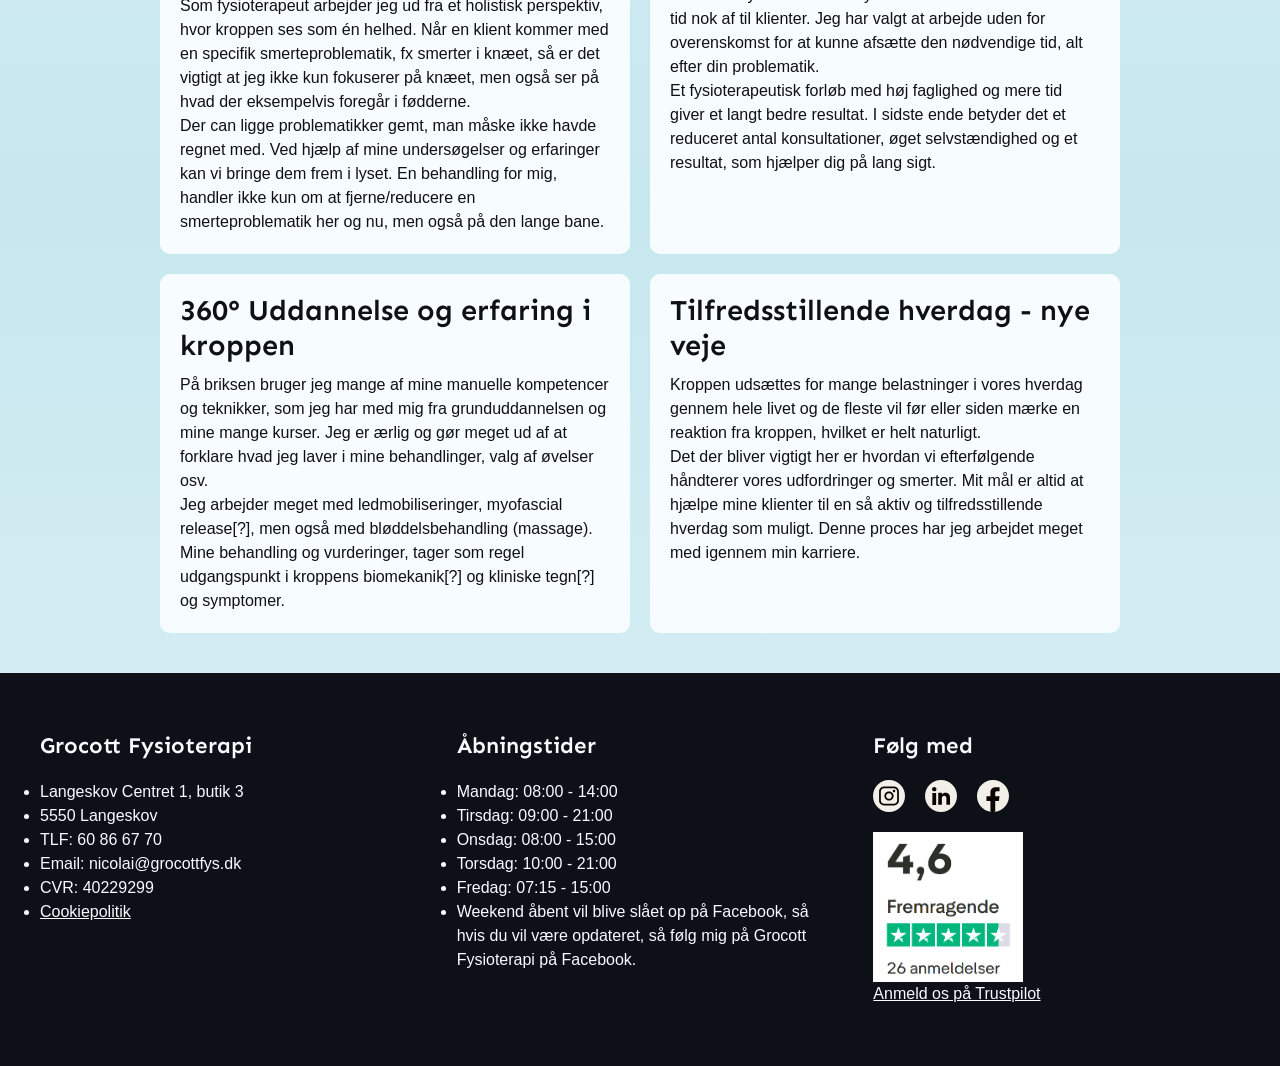
==== commit 5d92d97f: "erstattet billeder med webp filer" ====
--- a/index.html
+++ b/index.html
@@ -109,14 +109,14 @@
         <section class="services-nav">
             <a href="behandlinger.html" class="services-nav__card services-nav__card--treatments">
                 <!-- Billedet pakkes ind her -->
-                <img src="pictures/ryg1.jpg" alt="" class="services-nav__image" aria-hidden="true">
+                <img src="pictures/skulder1.webp" alt="" class="services-nav__image" aria-hidden="true">
                 <!-- Overlay for at gøre teksten læsbar -->
                 <div class="services-nav__overlay"></div>
                 <h2 class="services-nav__title">Behandlinger <img src="assets/arrow-up.svg" alt="gå til behandlinger"> </h2>
             </a>
 
             <a href="#priser" class="services-nav__card services-nav__card--prices">
-                <img src="pictures/fod1.jpg" alt="" class="services-nav__image" aria-hidden="true">
+                <img src="pictures/nakke1.webp" alt="" class="services-nav__image" aria-hidden="true">
                 <div class="services-nav__overlay"></div>
                 <h2 class="services-nav__title">Priser <img src="assets/arrow-up.svg" alt="gå til priser"> </h2>
             </a>
--- a/style.css
+++ b/style.css
@@ -467,6 +467,7 @@
     width: 100%;
     height: 140%; 
     object-fit: cover;
+    object-position: center;
     z-index: 0; 
     will-change: transform; 
 }
@@ -1044,7 +1045,7 @@
     }
     
     .hero--treatment__image { 
-        object-position: center 22%; 
+        object-position: center 40%; 
     }
 
     /* Profil elementer */
@@ -1178,4 +1179,8 @@
     
     .carousel__button--prev { left: 15px; }
     .carousel__button--next { right: 15px; }
+
+    .accordion-header {
+    height: 10vh;
+    }
 }
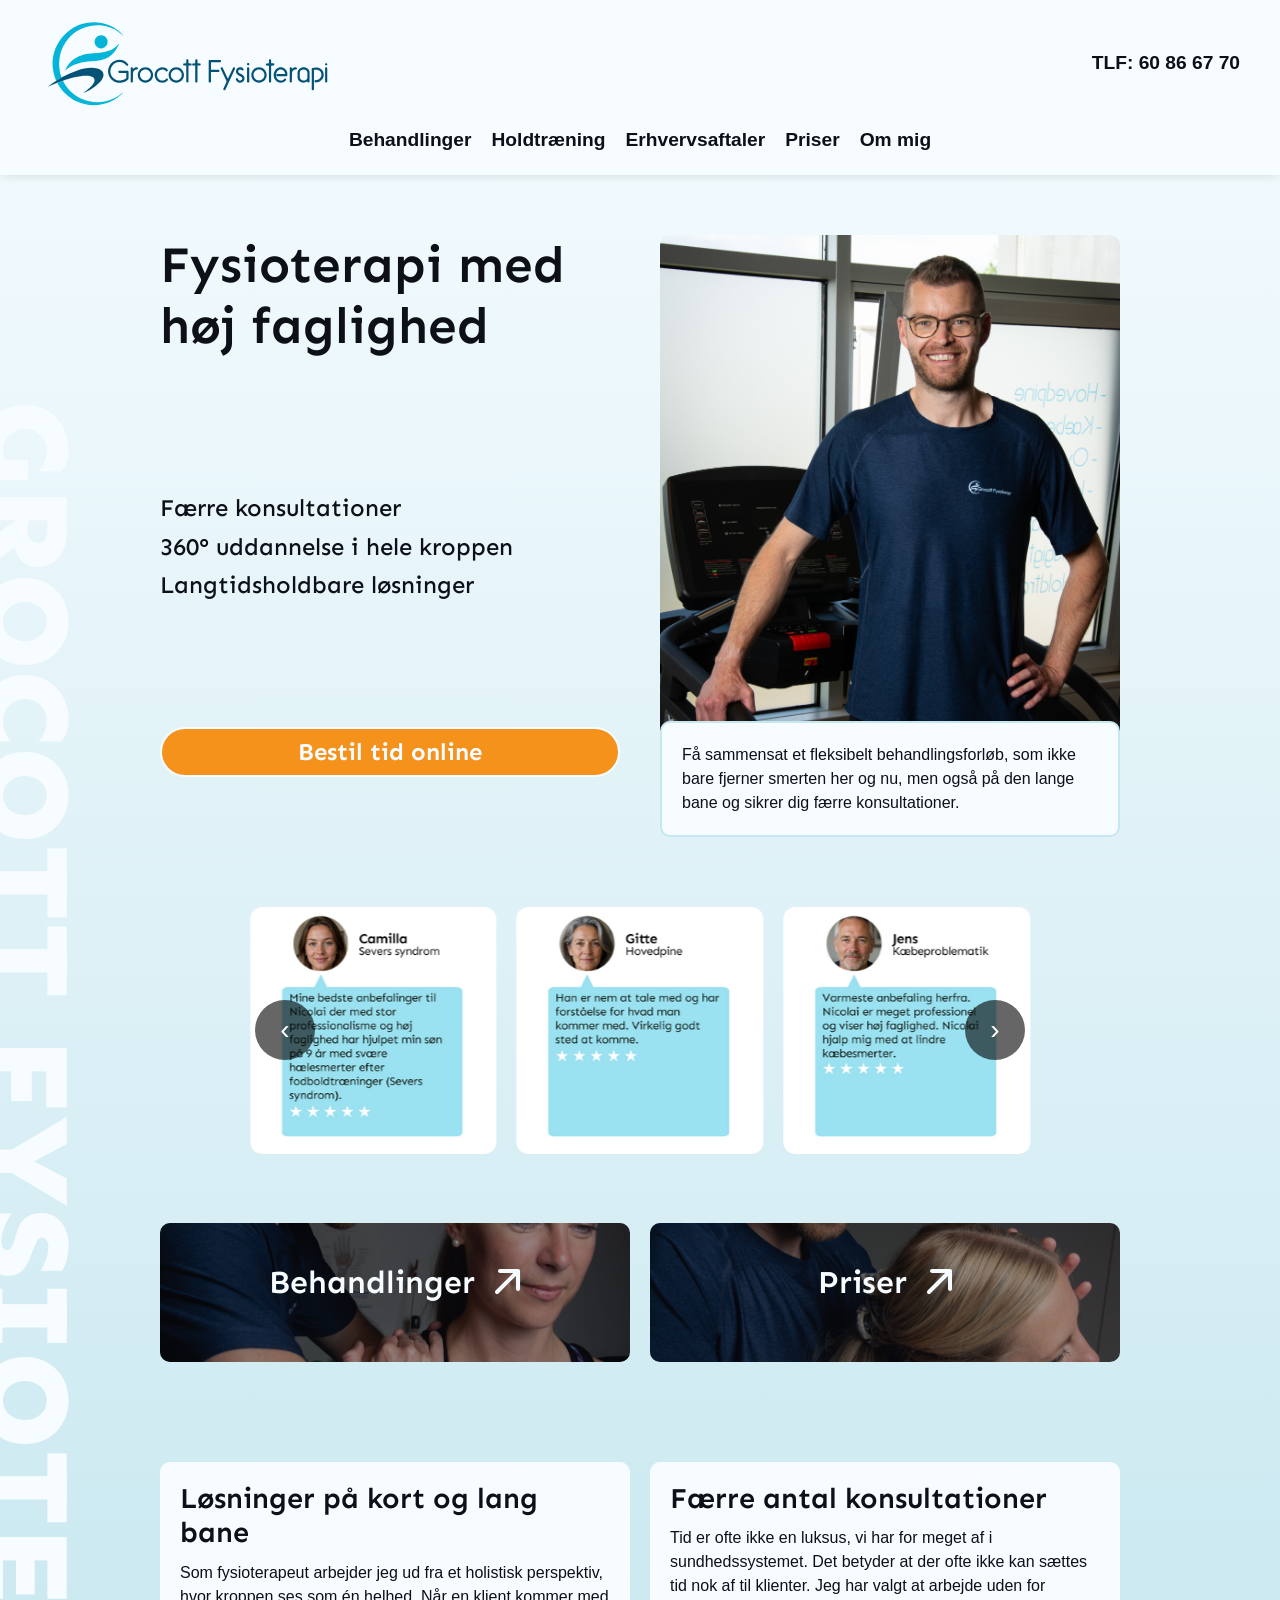
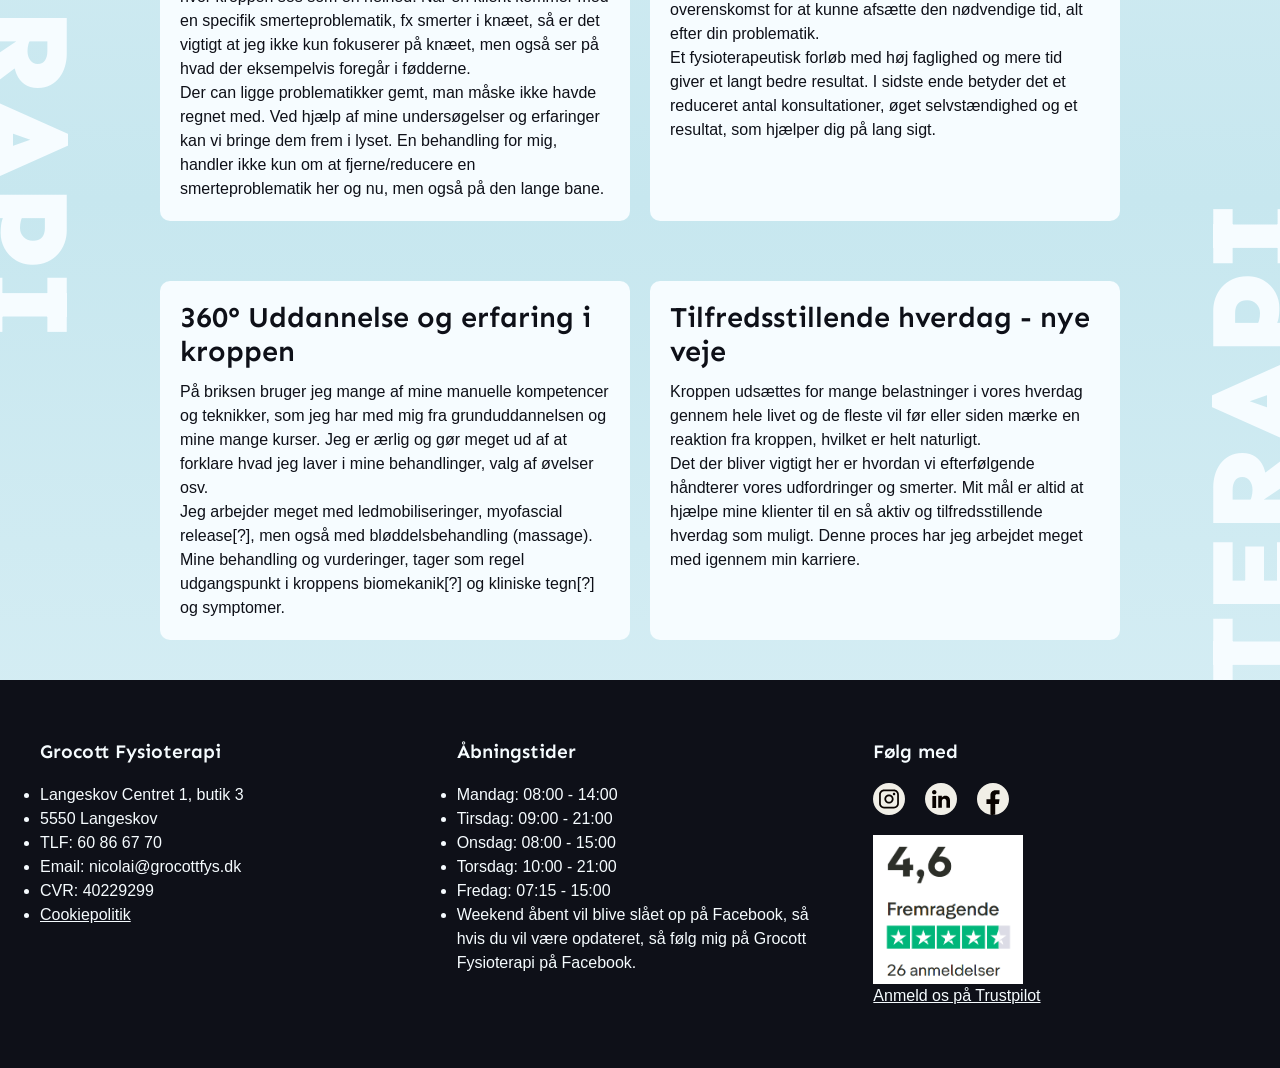
==== commit f79eb66c: "Rettet behandlinger og footer for fejl i html" ====
--- a/index.html
+++ b/index.html
@@ -54,9 +54,9 @@
             <section class="hero">
                 <h1 class="hero__title">Fysioterapi med høj faglighed</h1>
                 <div class="hero__highlights">
-                    <h3 class="hero__highlight-item">Færre konsultationer</h3>
-                    <h3 class="hero__highlight-item">360° uddannelse i hele kroppen</h3>
-                    <h3 class="hero__highlight-item">Langtidsholdbare løsninger</h3>
+                    <h2 class="hero__highlight-item">Færre konsultationer</h2>
+                    <h2 class="hero__highlight-item">360° uddannelse i hele kroppen</h2>
+                    <h2 class="hero__highlight-item">Langtidsholdbare løsninger</h2>
                 </div>
                 <a href="booking.html" class="btn btn--cta">Bestil tid online</a>
             </section>
@@ -171,7 +171,7 @@
         <div class="footer__inner">   
             <!-- Kolonne 1: Kontaktinfo -->
             <div class="footer__col">
-                <h4 class="footer__title">Grocott Fysioterapi</h4>
+                <h3 class="footer__title">Grocott Fysioterapi</h3>
                 <ul class="footer__text">
                     <li>Langeskov Centret 1, butik 3</li>
                     <li>5550 Langeskov</li>
@@ -184,7 +184,7 @@
 
             <!-- Kolonne 2: Åbningstider -->
             <div class="footer__col">
-                <h4 class="footer__title">Åbningstider</h4>
+                <h3 class="footer__title">Åbningstider</h3>
                 <ul class="footer__text">
                     <li>Mandag: 08:00 - 14:00</li>
                     <li>Tirsdag: 09:00 - 21:00</li>
@@ -197,8 +197,7 @@
 
             <!-- Kolonne 3: Sociale Medier & Trustpilot -->
             <div class="footer__col">
-                <h4 class="footer__title">Følg med</h4>
-                    
+                <h3 class="footer__title">Følg med</h3>
                 <div class="footer__socials">
                     <a href="#"><img src="assets/instagram.svg" alt="Instagram logo" class="footer__logo"></a>
                     <a href="#"><img src="assets/linkedin.svg" alt="LinkedIn logo" class="footer__logo"></a>
--- a/style.css
+++ b/style.css
@@ -57,20 +57,31 @@
 h4 { font-size: 1.2rem; }
 
 /* =========================================
-   Global Spacing (Afstand mellem sektioner)
-   ========================================= */
-/* Fælles standard-afstand i bunden af alle store sektioner på mobil (60px) */
-.hero, 
-.profile, 
-.profile-row, 
-.reviews, 
-.services-nav, 
-.info, 
-.edu-carousel, 
-.conditions, 
-.booking-layout {
-    margin-bottom: 60px;
-}
+   Global Sektions-Afstand (Skudsikkert Flow)
+   ========================================= */
+/* 1. Vi fjerner al gammel bund-luft for at forhindre "dobbelt margin" overalt */
+.main-content > * {
+    margin-bottom: 0 !important;
+}
+
+/* 2. Alle kasser, der kommer direkte efter en anden kasse, får 60px luft i toppen */
+.main-content > * + * {
+    margin-top: 60px;
+}
+
+/* 3. --- UNDTAGELSER (Ting der hører uløseligt sammen) --- */
+.main-content > .btn {
+    margin-top: 20px; /* Knapper skal ligge tættere på deres titel */
+}
+
+.main-content > .conditions__box {
+    margin-top: -40px; /* Boksen skal lappe op under toggle-knappen på mobil */
+}
+
+.main-content > .conditions__box + .conditions__box {
+    margin-top: 30px; /* Sørger for, at to bokse i træk ikke overlapper hinanden */
+}
+
 
 /* =========================================
    Layout & Container (Mobile First)
@@ -105,7 +116,7 @@
     box-sizing: border-box;
 }
 
-.header__logo-img { max-width: 150px; }
+.header__logo-img { max-width: 200px; }
 .header__nav { display: none; }
 
 .header__contact {
@@ -237,13 +248,13 @@
     width: calc(100% - 40px);
     background-color: rgb(from var(--color-primary) r g b / 80%);
     border-radius: 10px;
-    padding: 20px; 
+    padding: 10px;
     z-index: 2; 
 }
 
 .hero--treatment__title {
     color: var(--color-text-main);
-    margin: 0;
+    margin-bottom: -5px;
 }
 
 /* =========================================
@@ -329,6 +340,10 @@
     border-radius: 10px; 
 }
 
+.treatment__image--left {
+    display: none; 
+}
+
 /* =========================================
    Info Bokse
    ========================================= */
@@ -342,6 +357,7 @@
     background-color: var(--color-bg-light);
     padding: 20px;
     border-radius: 10px;
+    margin-top: 40px;
 }
 
 .info__box--dark { background-color: var(--color-primary); }
@@ -386,28 +402,29 @@
 .edu-carousel {
     margin-left: -20px;
     margin-right: -20px;
-    overflow-x: auto;
-    scrollbar-width: none;
-    scroll-snap-type: x mandatory;
-}
-
-.edu-carousel::-webkit-scrollbar { display: none; }
+    overflow: hidden; 
+}
 
 .edu-carousel__track {
     display: flex;
+    align-items: flex-start;
     gap: 20px;
-    padding: 20px 10vw; 
+    padding: 20px 0; 
+    width: max-content; 
+    animation: scroll-carousel 30s linear infinite; 
+}
+.edu-carousel__track:hover {
+    animation-play-state: paused;
 }
 
 .edu-carousel__item {
-    flex: 0 0 70vw; 
+    width: 70vw; 
     background-color: var(--color-primary);
     border-radius: 10px; 
     display: flex;
     flex-direction: column;
-    min-height: 350px; 
-    scroll-snap-align: center;
     overflow: hidden;
+    height: auto;
 }
 
 .edu-carousel__label {
@@ -432,6 +449,19 @@
 }
 
 /* =========================================
+   Selve Loop Animationen (Matematisk magi)
+   ========================================= */
+@keyframes scroll-carousel {
+    0% { transform: translateX(0); }
+    /* Formel: -50% flytter sporet præcis halvdelen af dets længde. 
+       Vi trækker yderligere 10px fra (hvilket er præcis halvdelen af dit 'gap: 20px'), 
+       for at sy slutningen og starten af dit loop 100% usynligt sammen! */
+    100% { transform: translateX(calc(-50% - 10px)); } 
+}
+
+
+
+/* =========================================
    Services Navigation (Cards med Parallax)
    ========================================= */
 .services-nav {
@@ -461,15 +491,18 @@
 }
 
 .services-nav__image {
+    width: 100%;
+    
+    /* Gør billedet 30% højere end kassen (giver 15% i top og bund) */
+    height: 130%; 
+    
+    /* Trækker de første 15% op, så billedet sidder helt centreret i kassen som standard */
+    top: -15%;    
+    
+    object-fit: cover;
     position: absolute;
-    top: -20%; 
     left: 0;
-    width: 100%;
-    height: 140%; 
-    object-fit: cover;
-    object-position: center;
-    z-index: 0; 
-    will-change: transform; 
+    z-index: 1;
 }
 
 .services-nav__title {
@@ -567,38 +600,41 @@
 }
 
 .accordion-image {
-    width: 100%;
-    height: 100%;
     object-fit: cover;
     display: block;
-}
-
+    width: 100%;
+    height: 100%;
+
+    transform: translateZ(0);
+    will-change: transform;
+}
+
+/* Den ydre kasse styrer stadig bare placeringen over billedet */
 .accordion-title {
     position: absolute;
     bottom: 10px;
     left: 10px;
-    right: 10px; /* NYT: Sørger for at kassen aldrig kan blive bredere end billedet */
+    right: 10px; 
     font-weight: bold;
     z-index: 2;
     text-align: left;
 }
 
-.accordion-title h2 {
+/* Vi flytter vores marker-highlight magi direkte over på tekst-span'en */
+.accordion-title-text {
     font-size: 1.5rem; 
-    margin-bottom: 0; 
-    
-    /* Din gennemsigtige farve */
+    
     background-color: rgb(from var(--color-text-main) r g b / 60%);
     color: var(--color-bg-light);
     
-    /* MAGIEN: Tvinger baggrunden til at kramme teksten stramt per linje */
+    /* Gør at baggrunden smyger sig stramt om teksten pr. linje */
     display: inline; 
     
-    padding: 5px 15px; /* Giver god luft i enderne af ordene */
-    border-radius: 10px;
-    line-height: 1.6; /* Giver plads til, at baggrundskasserne ikke lapper over hinanden på to linjer */
-    
-    /* EKSTRA MAGI: Sørger for at runde hjørner og padding tegnes flot på BEGGE linjer, hvis titlen knækker */
+    padding: 5px 15px; 
+    border-radius: 10px;
+    line-height: 1.6; 
+    
+    /* Sørger for afrundede hjørner på begge linjer, hvis titlen knækker */
     -webkit-box-decoration-break: clone;
     box-decoration-break: clone;
 }
@@ -899,6 +935,11 @@
     padding: 40px 20px; 
 }
 
+.footer__title {
+    font-size: 1.2rem;
+    margin-bottom: 20px;
+}   
+
 .footer__inner {
     display: flex; 
     flex-direction: column;
@@ -941,18 +982,28 @@
     h2 { font-size: 2.6rem; }
     h3 { font-size: 1.8rem; }
     h4 { font-size: 1.4rem; }
-
-    /* Fælles standard-afstand i bunden af store sektioner på desktop (100px) */
-    .hero, 
-    .profile, 
-    .profile-row, 
-    .reviews, 
-    .services-nav, 
-    .info, 
-    .edu-carousel, 
-    .conditions, 
-    .booking-layout {
-        margin-bottom: 100px;
+    
+/* =========================================
+       Desktop Sektions-Afstand
+       ========================================= */
+    .main-content > * + * {
+        margin-top: 60px; /* Generelt mere luft mellem sektioner på store skærme */
+    }
+    
+    .main-content > .btn {
+        margin-top: 30px;
+    }
+    
+    /* Fikser præcis din fejl med "Symptomer & Årsager": 
+       Da toggle-knappen forsvinder på computer, tvinger vi den FØRSTE 
+       boks til at få den store 80px afstand op til karrusellen. */
+    .main-content > .conditions__toggle-switch + .conditions__box {
+        margin-top: 80px; 
+    }
+    
+    /* Den ANDEN boks lægger sig pænt og tættere (40px) under den første boks */
+    .main-content > .conditions__box + .conditions__box {
+        margin-top: 40px; 
     }
 
     /* Header */
@@ -960,13 +1011,17 @@
         flex-wrap: wrap; 
         padding: 20px 40px;
     }
+
     .header__burger { display: none; }
     .header__logo { order: 1; }
+
+    .header__logo-img { max-width: 300px; }
     
     .header__contact {
         order: 2;
         width: auto;
         margin-top: 0;
+        font-size: 1.2rem;
     }
     
     .header__nav {
@@ -987,7 +1042,7 @@
         color: var(--color-text-main);
         text-decoration: none;
         font-weight: bold;
-        font-size: 0.95rem; 
+        font-size: 1.2rem; 
         transition: color 0.2s ease;
     }
     
@@ -1070,6 +1125,10 @@
         gap: 30px;
         margin-bottom: 0; 
     }
+
+    .treatment__image--left {
+    display: block; 
+}
 
     .treatment__image { max-height: 600px; }
     .profile-row--reverse .treatment { order: 2; }
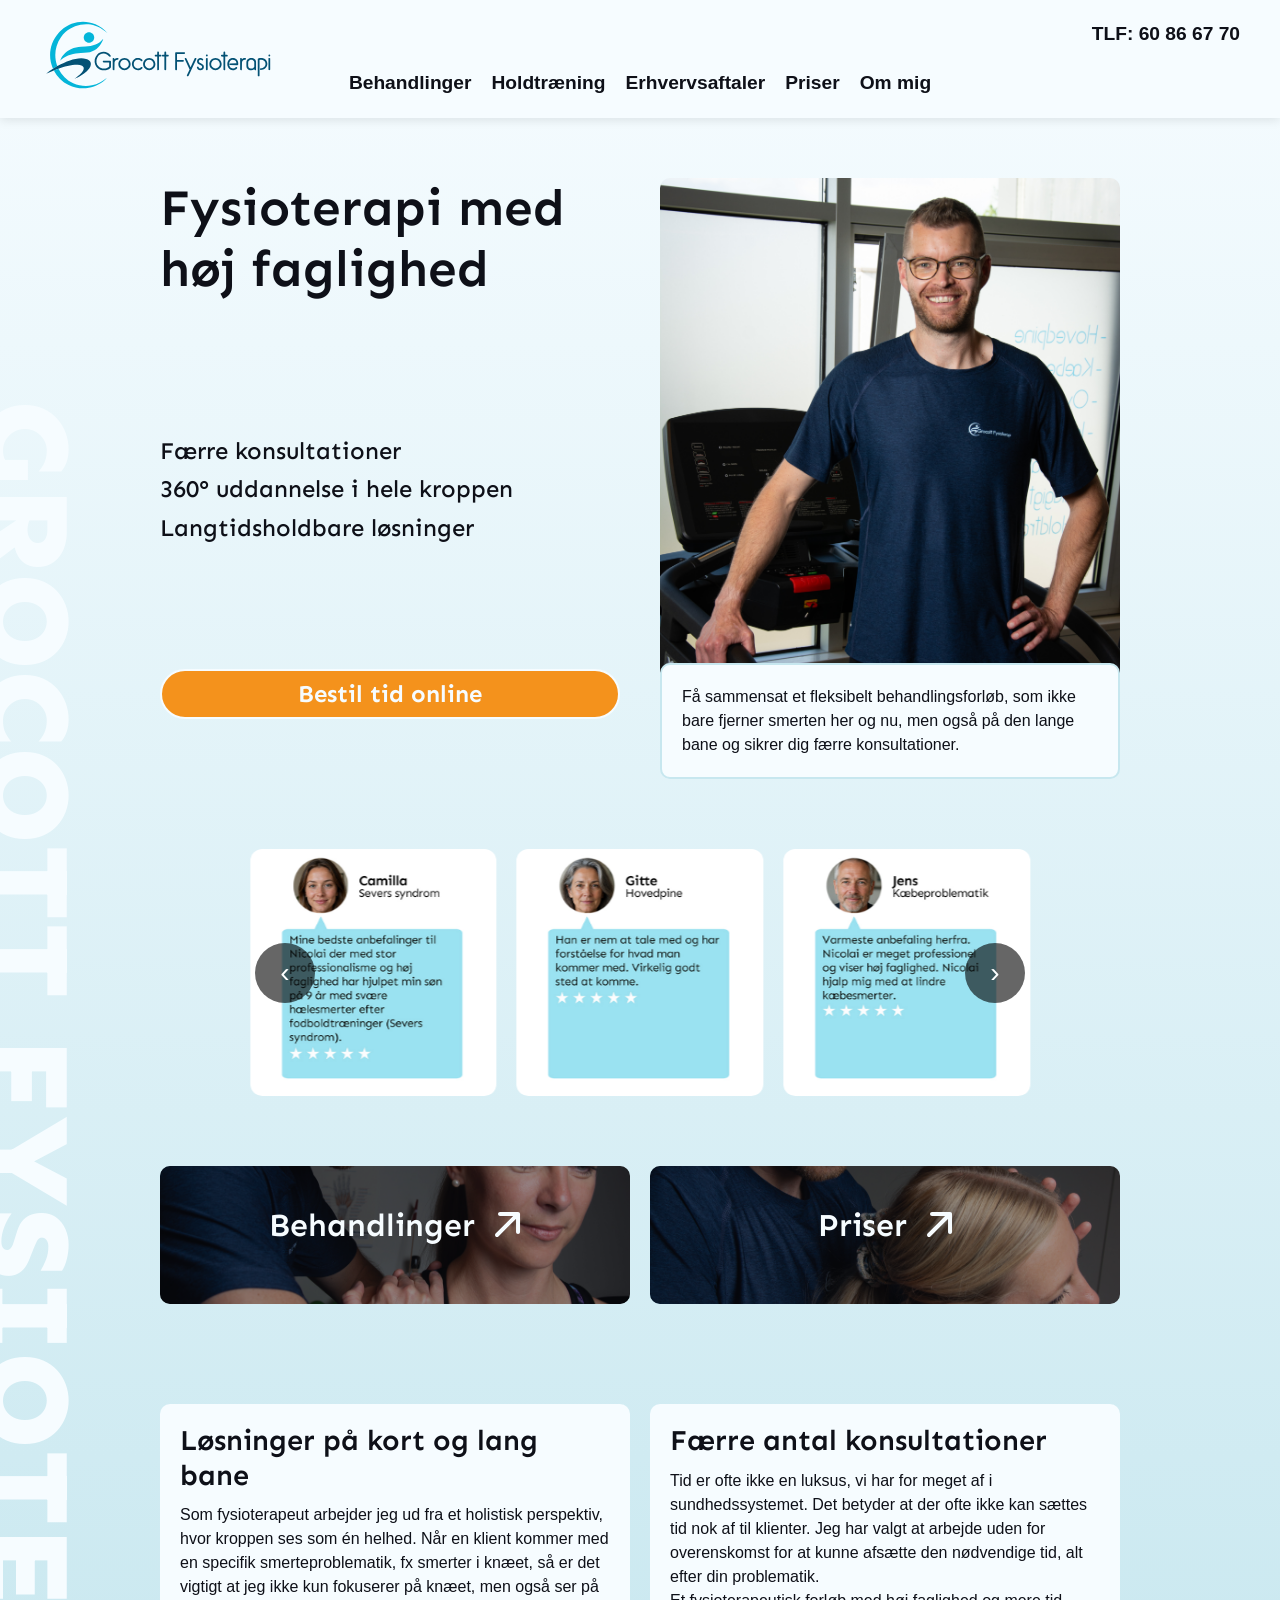
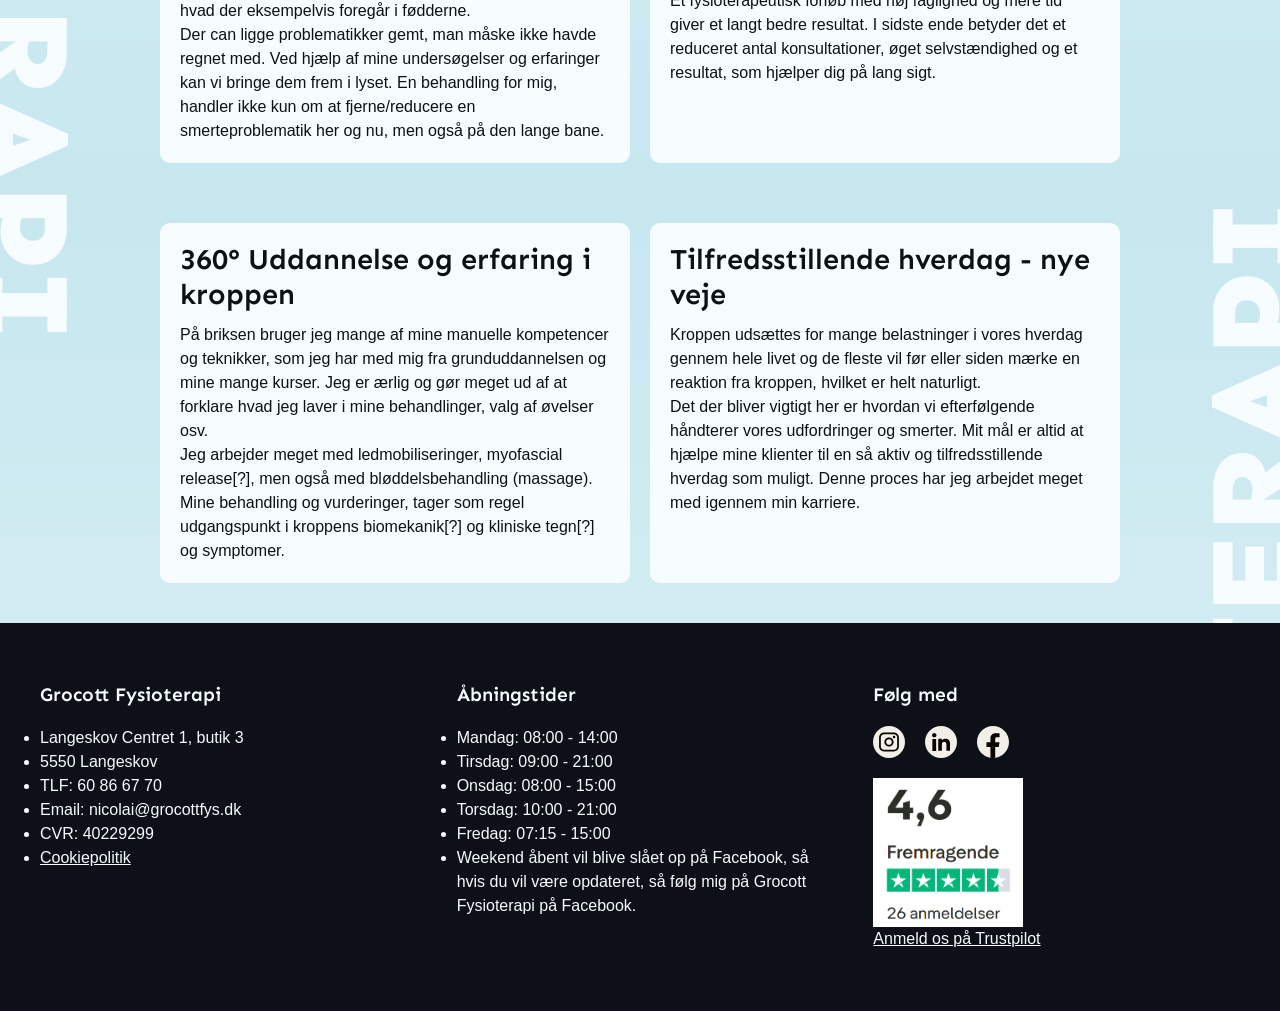
==== commit 4dd5d560: "Fikset al html for fejl" ====
--- a/index.html
+++ b/index.html
@@ -125,7 +125,7 @@
         <!-- Info bokse -->
         <section class="info">
             <div class="info__box">
-                <h3 class="info__box-title">Løsninger på kort og lang bane</h3>
+                <h2 class="info__box-title">Løsninger på kort og lang bane</h2>
                 <p class="info__box-text">
                     Som fysioterapeut arbejder jeg ud fra et holistisk perspektiv, hvor kroppen ses som én helhed. 
                     Når en klient kommer med en specifik smerteproblematik, fx smerter i knæet, så er det vigtigt at jeg ikke kun 
@@ -136,7 +136,7 @@
                 </p>
             </div>
             <div class="info__box">
-                <h3 class="info__box-title">Færre antal konsultationer</h3>
+                <h2 class="info__box-title">Færre antal konsultationer</h2>
                 <p class="info__box-text">
                     Tid er ofte ikke en luksus, vi har for meget af i sundhedssystemet. Det betyder at der ofte ikke kan sættes tid nok af til klienter. 
                     Jeg har valgt at arbejde uden for overenskomst for at kunne afsætte den nødvendige tid, alt efter din problematik. <br>  
@@ -145,7 +145,7 @@
                 </p>
             </div>
             <div class="info__box">
-                <h3 class="info__box-title">360° Uddannelse og erfaring i kroppen</h3>
+                <h2 class="info__box-title">360° Uddannelse og erfaring i kroppen</h2>
                 <p class="info__box-text">
                     På briksen bruger jeg mange af mine manuelle kompetencer og teknikker, som jeg har med mig fra grunduddannelsen og mine mange kurser. 
                     Jeg er ærlig og gør meget ud af at forklare hvad jeg laver i mine behandlinger, valg af øvelser osv. <br> 
@@ -154,7 +154,7 @@
                 </p>
             </div>
             <div class="info__box">
-                <h3 class="info__box-title">Tilfredsstillende hverdag - nye veje</h3>
+                <h2 class="info__box-title">Tilfredsstillende hverdag - nye veje</h2>
                 <p class="info__box-text">
                     Kroppen udsættes for mange belastninger i vores hverdag gennem hele livet og de fleste vil før eller siden mærke en reaktion fra kroppen, hvilket er helt naturligt. <br>
                     Det der bliver vigtigt her er hvordan vi efterfølgende håndterer vores udfordringer og smerter. 
--- a/style.css
+++ b/style.css
@@ -52,9 +52,8 @@
 }
 
 h1 { font-size: 2.2rem; }
-h2 { font-size: 1.8rem; }
-h3 { font-size: 1.4rem; }
-h4 { font-size: 1.2rem; }
+h2 { font-size: 1.4rem; }
+h3 { font-size: 1.2rem; }
 
 /* =========================================
    Global Sektions-Afstand (Skudsikkert Flow)
@@ -116,7 +115,11 @@
     box-sizing: border-box;
 }
 
-.header__logo-img { max-width: 200px; }
+.header__logo { 
+    margin-bottom: -40px
+}
+
+.header__logo-img { width: clamp(10vw, 80%, 20vw); }
 .header__nav { display: none; }
 
 .header__contact {
@@ -360,7 +363,6 @@
     margin-top: 40px;
 }
 
-.info__box--dark { background-color: var(--color-primary); }
 .info__box-title { margin-bottom: 10px; }
 .info__box-list { padding-left: 20px; list-style: disc; }
 
@@ -556,6 +558,8 @@
     position: relative;
     z-index: 1;
 }
+
+.conditions__box--dark { background-color: var(--color-primary); }
 
 .conditions__box.conditions__box--active { display: block; }
 
@@ -979,9 +983,8 @@
     
     /* Typografi (Desktop Størrelser) */
     h1 { font-size: 3.2rem; }
-    h2 { font-size: 2.6rem; }
-    h3 { font-size: 1.8rem; }
-    h4 { font-size: 1.4rem; }
+    h2 { font-size: 1.8rem; }
+    h3 { font-size: 1.4rem; }
     
 /* =========================================
        Desktop Sektions-Afstand
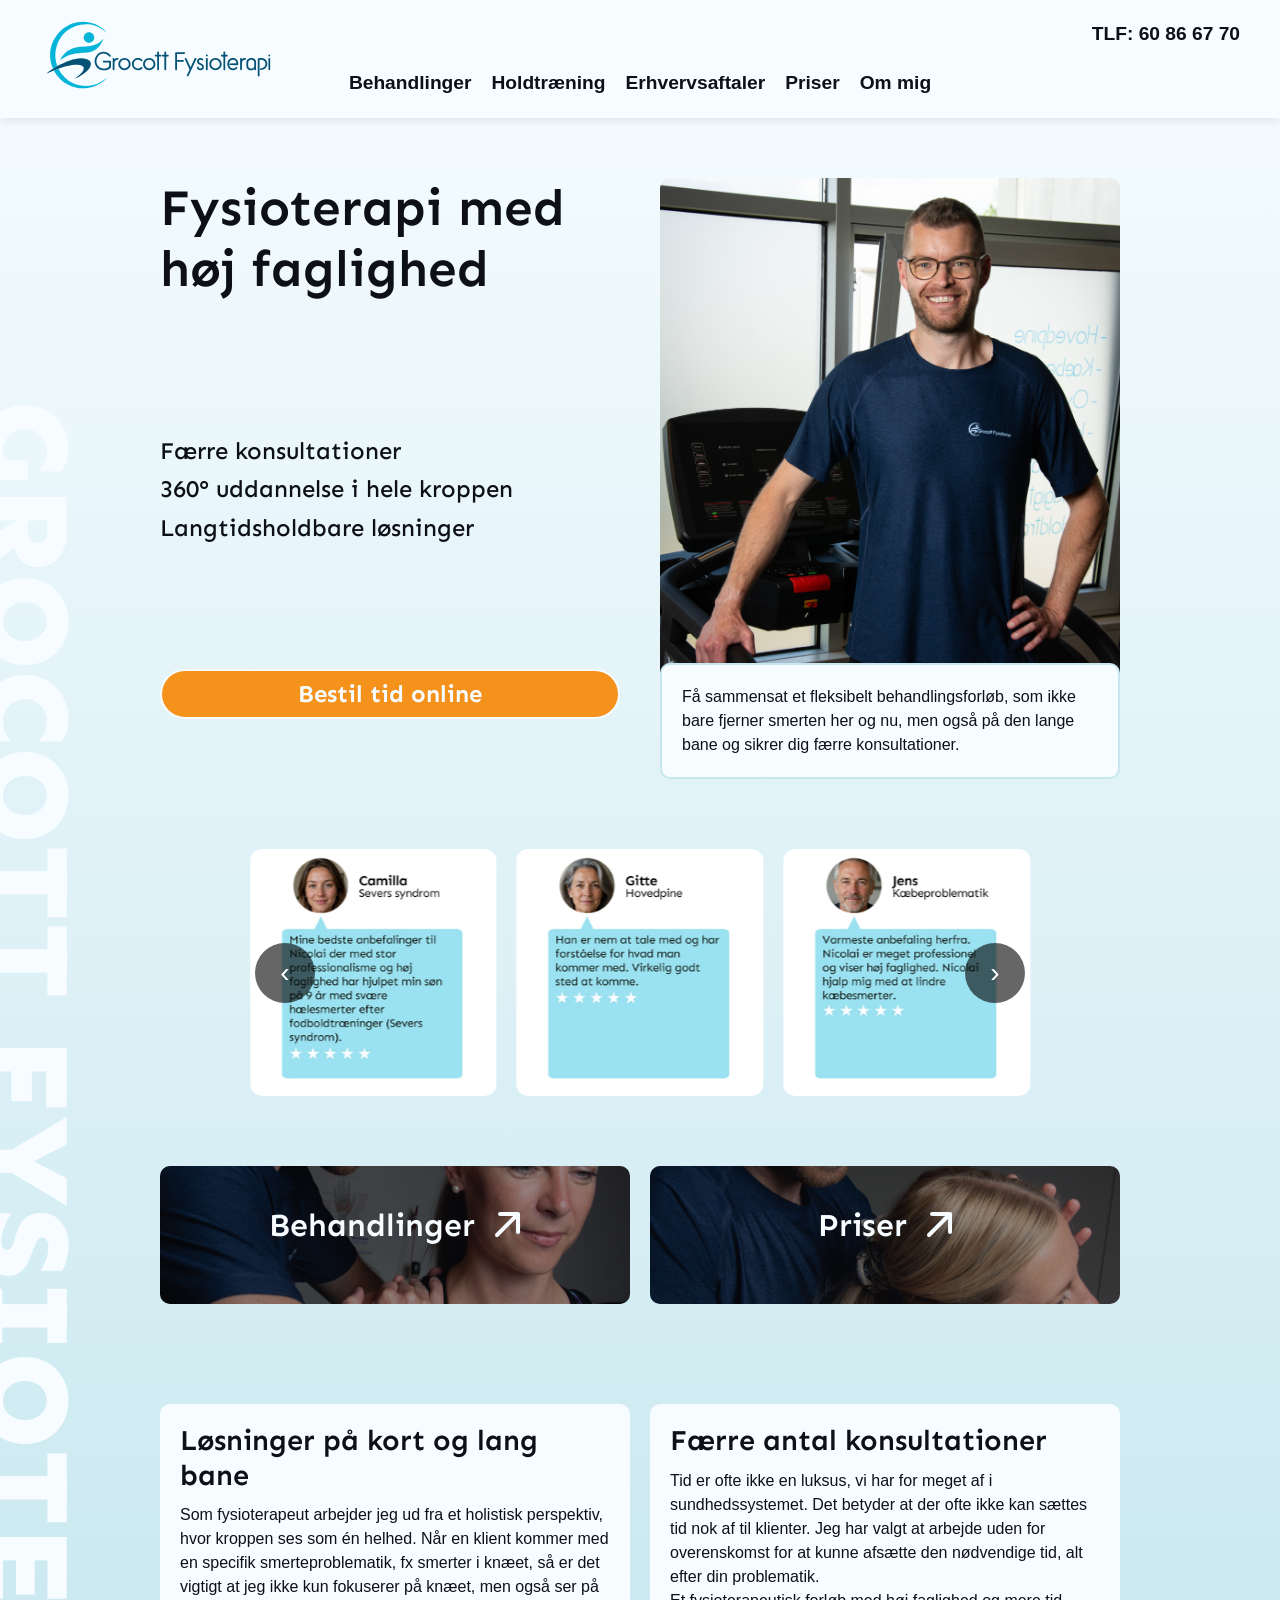
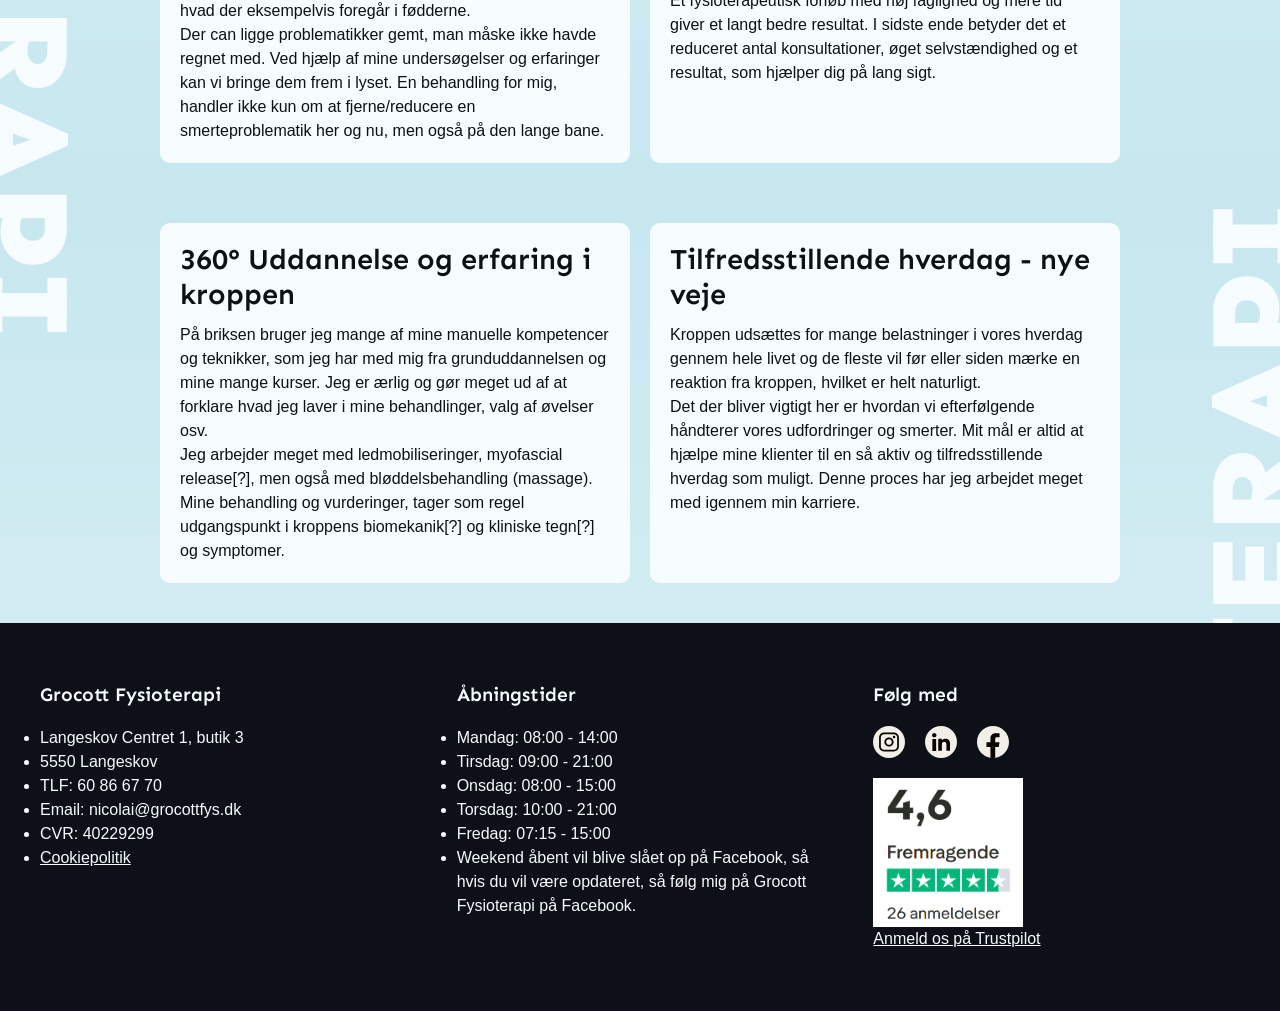
==== commit b133d73b: "Tilføjet en under arbejde side" ====
--- a/index.html
+++ b/index.html
@@ -27,9 +27,9 @@
         <nav class="header__nav">
             <ul class="header__menu">
                 <li class="header__menu-item"><a href="behandlinger.html" class="header__menu-link">Behandlinger</a></li>
-                <li class="header__menu-item"><a href="#behandlinger" class="header__menu-link">Holdtræning</a></li>
-                <li class="header__menu-item"><a href="#erhvervsaftaler" class="header__menu-link">Erhvervsaftaler</a></li>
-                <li class="header__menu-item"><a href="#priser" class="header__menu-link">Priser</a></li>
+                <li class="header__menu-item"><a href="under-arbejde.html" class="header__menu-link">Holdtræning</a></li>
+                <li class="header__menu-item"><a href="under-arbejde.html" class="header__menu-link">Erhvervsaftaler</a></li>
+                <li class="header__menu-item"><a href="under-arbejde.html" class="header__menu-link">Priser</a></li>
                 <li class="header__menu-item"><a href="om-mig.html" class="header__menu-link">Om mig</a></li>
             </ul>
         </nav>
--- a/style.css
+++ b/style.css
@@ -65,7 +65,7 @@
 
 /* 2. Alle kasser, der kommer direkte efter en anden kasse, får 60px luft i toppen */
 .main-content > * + * {
-    margin-top: 60px;
+    margin-top: 10px;
 }
 
 /* 3. --- UNDTAGELSER (Ting der hører uløseligt sammen) --- */
@@ -456,7 +456,7 @@
 @keyframes scroll-carousel {
     0% { transform: translateX(0); }
     /* Formel: -50% flytter sporet præcis halvdelen af dets længde. 
-       Vi trækker yderligere 10px fra (hvilket er præcis halvdelen af dit 'gap: 20px'), 
+       Derefter bliver der trukket yderligere 10px fra (hvilket er præcis halvdelen af vores 'gap: 20px'), 
        for at sy slutningen og starten af dit loop 100% usynligt sammen! */
     100% { transform: translateX(calc(-50% - 10px)); } 
 }
@@ -495,10 +495,8 @@
 .services-nav__image {
     width: 100%;
     
-    /* Gør billedet 30% højere end kassen (giver 15% i top og bund) */
     height: 130%; 
     
-    /* Trækker de første 15% op, så billedet sidder helt centreret i kassen som standard */
     top: -15%;    
     
     object-fit: cover;
@@ -526,7 +524,8 @@
     background-color: var(--color-text-main);
     border-radius: 50px; 
     padding: 5px;
-    margin-bottom: 20px;
+    margin-top: 50px;
+    margin-bottom: -20px;
     position: relative;
     z-index: 10;
 }
@@ -613,7 +612,6 @@
     will-change: transform;
 }
 
-/* Den ydre kasse styrer stadig bare placeringen over billedet */
 .accordion-title {
     position: absolute;
     bottom: 10px;
@@ -624,21 +622,18 @@
     text-align: left;
 }
 
-/* Vi flytter vores marker-highlight magi direkte over på tekst-span'en */
 .accordion-title-text {
     font-size: 1.5rem; 
     
     background-color: rgb(from var(--color-text-main) r g b / 60%);
     color: var(--color-bg-light);
     
-    /* Gør at baggrunden smyger sig stramt om teksten pr. linje */
     display: inline; 
     
     padding: 5px 15px; 
     border-radius: 10px;
     line-height: 1.6; 
     
-    /* Sørger for afrundede hjørner på begge linjer, hvis titlen knækker */
     -webkit-box-decoration-break: clone;
     box-decoration-break: clone;
 }
@@ -653,6 +648,19 @@
 .accordion-content-inner {
     padding: 1rem;
     color: var(--color-bg-light);
+}
+
+.accordion-arrow {
+    position: absolute;
+    bottom: 15px;
+    right: 15px;
+    width: 20px;
+    transition: transform 0.2s ease;
+}
+
+
+.accordion-title:hover .accordion-arrow {
+    transform: translateY(3px);
 }
 
 /* =========================================
@@ -676,6 +684,7 @@
     border-radius: 0;
     padding: 0 0 30px 0;
     margin-bottom: 30px;
+    margin-top: 60px;
     width: 100%;
 }
 
@@ -742,6 +751,13 @@
 .booking-step { display: none; }
 .booking-step--active { display: block; }
 
+.booking-finish {
+    display: flex;
+    justify-content: center; /* Centrerer knappen vandret */
+    margin-top: 40px; /* Giver god luft op til teksten over den */
+    margin-bottom: 20px;
+}
+
 .treatment-card {
     border: 2px solid var(--color-primary);
     background-color: var(--color-bg-light);
@@ -773,9 +789,11 @@
 }
 
 .booking-times {
-    display: grid;
-    grid-template-columns: repeat(auto-fit, minmax(80px, 1fr));
-    gap: 20px;
+    display: flex;
+    flex-wrap: wrap; /* Lader knapperne falde ned på næste linje */
+    gap: 12px; /* Skaber en fast, tæt og ensartet luft mellem alle knapper */
+    justify-content: flex-start; /* Pakker dem fra venstre, så vi undgår store hvide huller */
+    margin-top: 15px; 
 }
 
 .booking-time-btn {
@@ -783,11 +801,28 @@
     background-color: var(--color-bg-light);
     border-radius: 10px;
     cursor: pointer;
-    height: 21px;
-    width: 67px;
-}
-
-.booking-time-btn:hover, .booking-time-btn--selected { background-color: var(--color-primary); }
+    font-size: 1rem;
+    padding: 10px 15px;
+}
+
+/* =========================================
+   Valgte (Selected) tilstande til prototypen
+   ========================================= */
+
+/* Behandlingskort */
+.treatment-card:hover,
+.treatment-card.selected {
+    border-color: var(--color-primary);
+    background-color: var(--color-secondary);
+}
+
+/* Tidspunkter */
+.booking-time-btn:hover,
+.booking-time-btn.selected {
+    background-color: var(--color-primary);
+    color: var(--color-text-main); 
+    /* Tilføj evt. hvid tekst her, hvis det er det, der sker på hover */
+}
 
 .booking-accordion {
     margin-bottom: 10px;
@@ -823,6 +858,7 @@
     border-radius: 10px;
     cursor: pointer;
     width: 100%;
+    font-size: 1rem;
 }
 
 .booking-question__radios {
@@ -877,12 +913,13 @@
 
 .booking-nav__btn {
     padding: 10px 20px;
-    width: 100px;
+    width: auto;
     background-color: var(--color-cta);
     color: var(--color-bg-light);
     border: none;
     border-radius: 10px;
     cursor: pointer;
+    font-size: 1rem;
 }
 
 .booking-nav__btn--prev {
@@ -1243,6 +1280,6 @@
     .carousel__button--next { right: 15px; }
 
     .accordion-header {
-    height: 10vh;
+    height: 15vh;
     }
 }
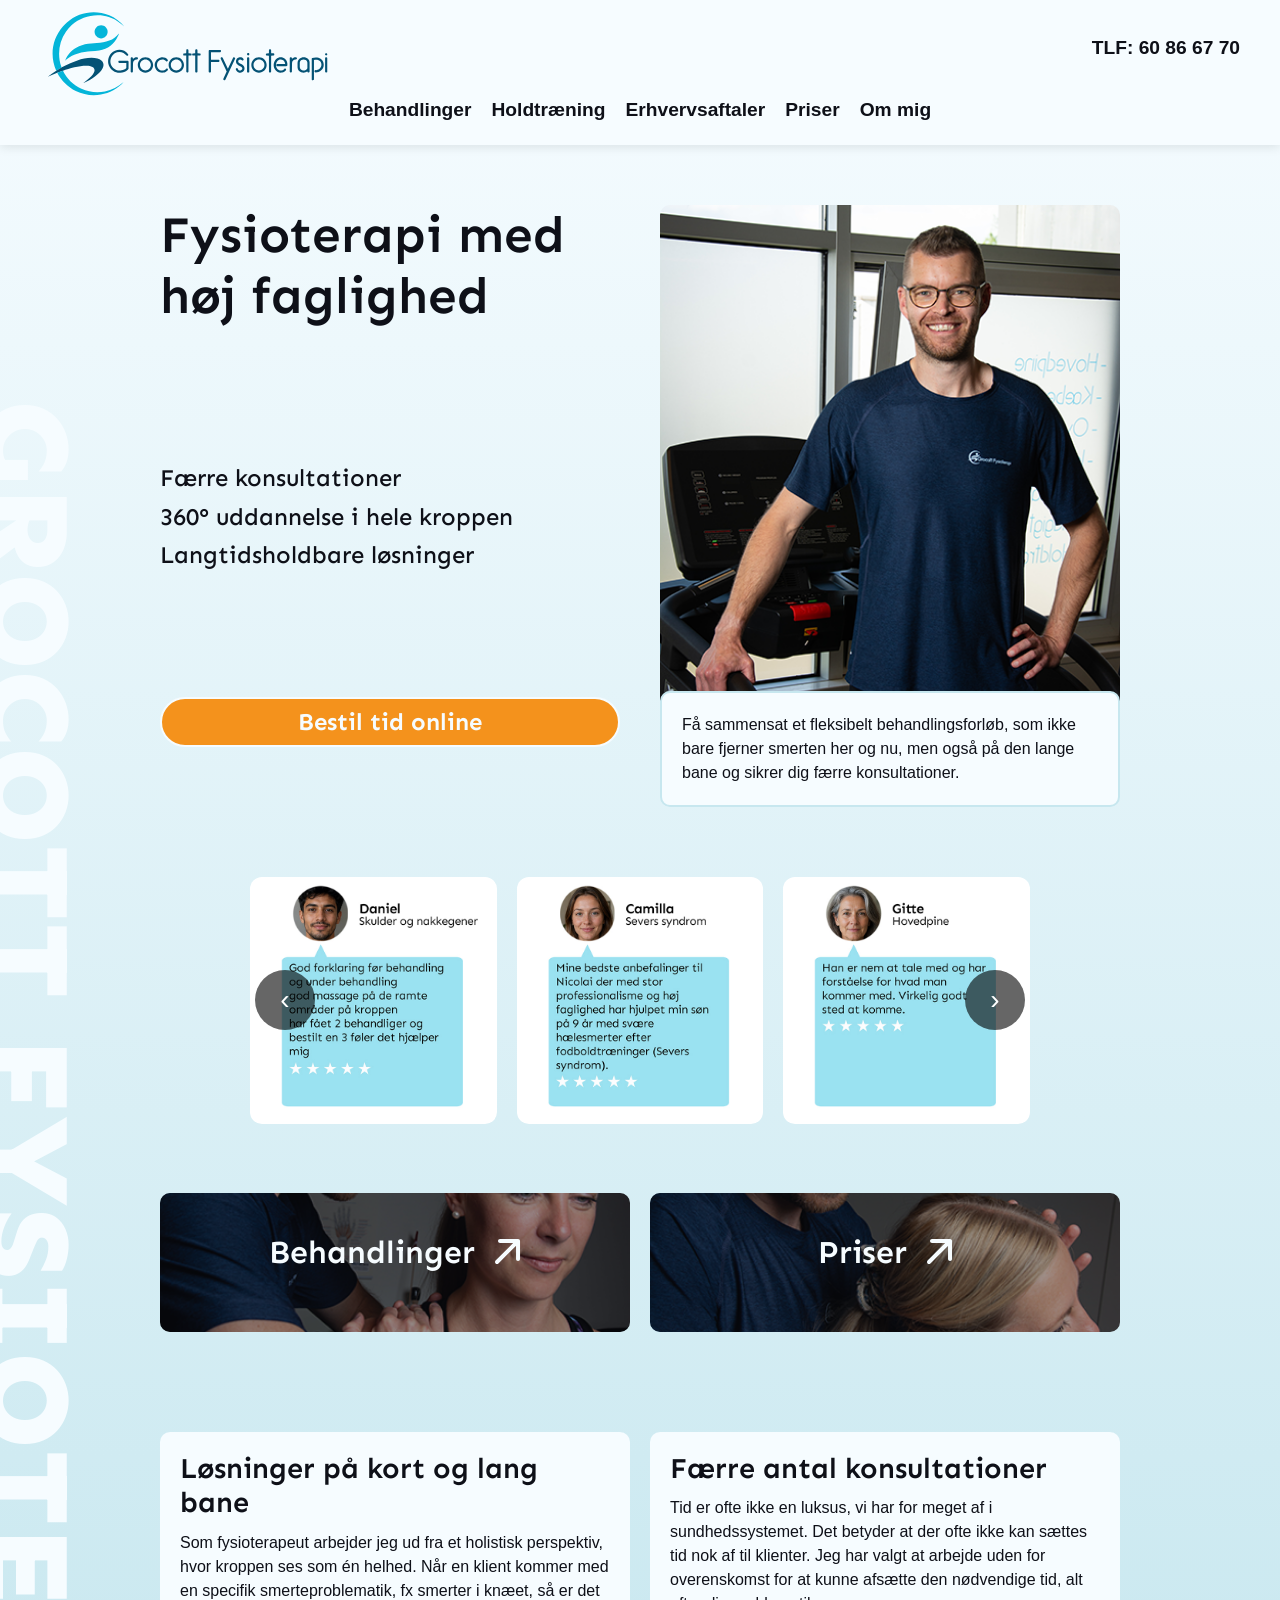
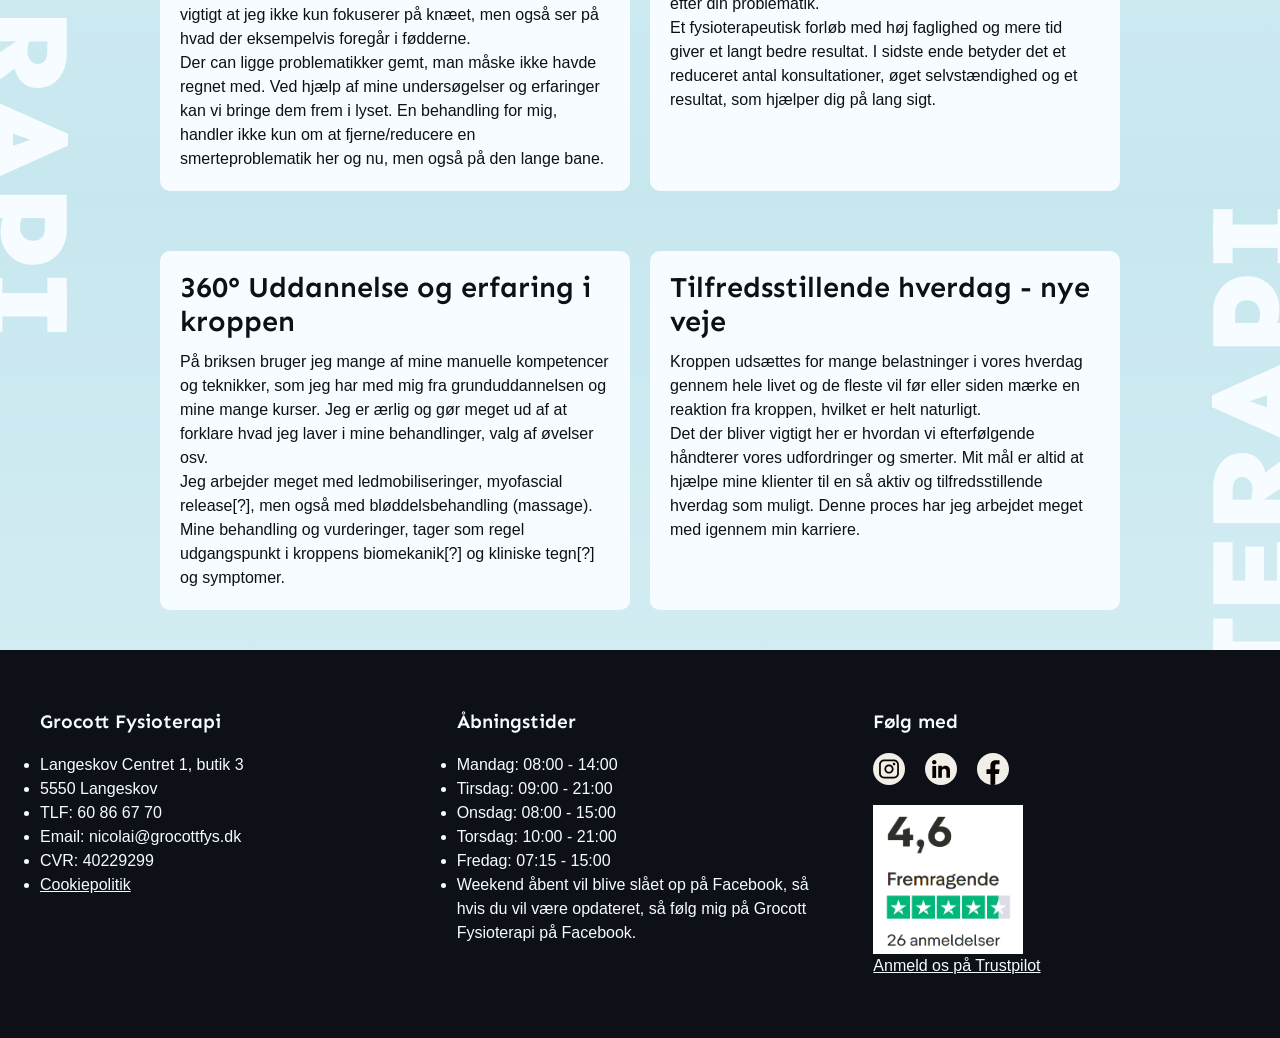
==== commit 2a41002d: "Tilføjet links i footer" ====
--- a/index.html
+++ b/index.html
@@ -1,3 +1,5 @@
+<!-- Kode er genereret med AI og omskrevet, rettet og tilføjet til efterfølgende for at følge vores mockups bedre -->
+
 <!DOCTYPE html>
 <html lang="da">
 <head>
@@ -115,7 +117,7 @@
                 <h2 class="services-nav__title">Behandlinger <img src="assets/arrow-up.svg" alt="gå til behandlinger"> </h2>
             </a>
 
-            <a href="#priser" class="services-nav__card services-nav__card--prices">
+            <a href="under-arbejde.html" class="services-nav__card services-nav__card--prices">
                 <img src="pictures/nakke1.webp" alt="" class="services-nav__image" aria-hidden="true">
                 <div class="services-nav__overlay"></div>
                 <h2 class="services-nav__title">Priser <img src="assets/arrow-up.svg" alt="gå til priser"> </h2>
@@ -199,9 +201,9 @@
             <div class="footer__col">
                 <h3 class="footer__title">Følg med</h3>
                 <div class="footer__socials">
-                    <a href="#"><img src="assets/instagram.svg" alt="Instagram logo" class="footer__logo"></a>
-                    <a href="#"><img src="assets/linkedin.svg" alt="LinkedIn logo" class="footer__logo"></a>
-                    <a href="#"><img src="assets/facebook.svg" alt="Facebook logo" class="footer__logo"></a>
+                    <a href="https://www.instagram.com/grocott_fys/"><img src="assets/instagram.svg" alt="Instagram logo" class="footer__logo"></a>
+                    <a href="https://www.linkedin.com/in/nicolai-engstr%C3%B8m-grocott-728933164/"><img src="assets/linkedin.svg" alt="LinkedIn logo" class="footer__logo"></a>
+                    <a href="https://www.facebook.com/grocottfysioterapi/?locale=da_DK"><img src="assets/facebook.svg" alt="Facebook logo" class="footer__logo"></a>
                 </div>
 
                 <!-- Trustpilot Mockup -->
--- a/style.css
+++ b/style.css
@@ -1,3 +1,6 @@
+/* Kode er genereret med Gemini AI og omskrevet, rettet og tilføjet til efterfølgende for at følge vores mockups bedre */
+
+
 /* =========================================
    CSS Variabler & Reset
    ========================================= */
@@ -116,10 +119,11 @@
 }
 
 .header__logo { 
-    margin-bottom: -40px
-}
-
-.header__logo-img { width: clamp(10vw, 80%, 20vw); }
+    margin-top: -10px;
+    margin-bottom: -20px
+}
+
+.header__logo-img { max-width: 200px; }
 .header__nav { display: none; }
 
 .header__contact {
@@ -144,6 +148,7 @@
     cursor: pointer;
     order: 2; 
     transition: transform 0.3s ease;
+    margin-top: 20px;
 }
 
 .header__burger-line {
